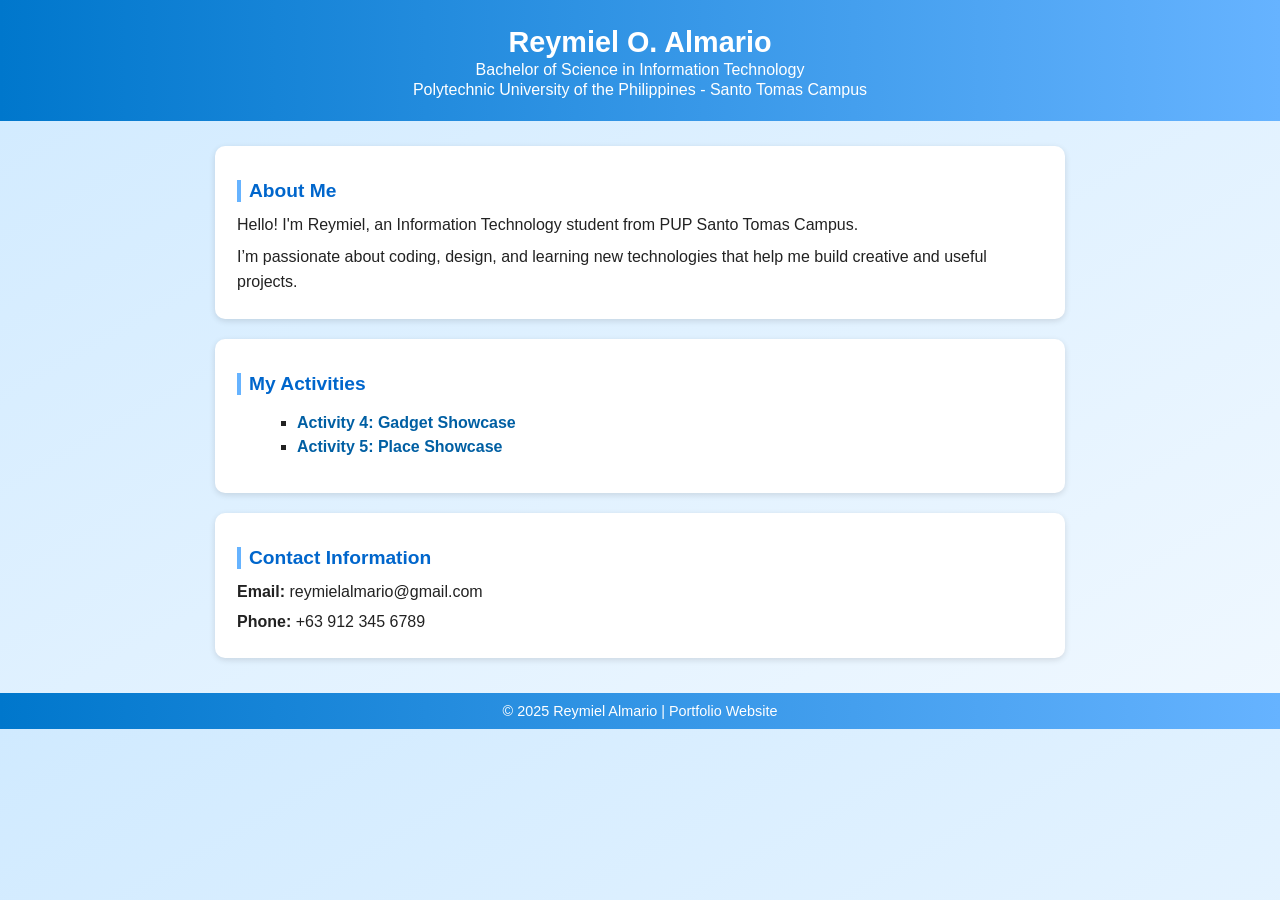
==== index.html @ 84e179ae "Update and add files" ====
<!DOCTYPE html>
<html lang="en">

<head>
    <meta charset="UTF-8">
    <meta name="viewport" content="width=device-width, initial-scale=1.0">
    <title>Reymiel O. Almario | Portfolio</title>
    <link rel="stylesheet" href="style.css">

</head>

<body>

    <header>
        <h1>Reymiel O. Almario</h1>
        <p>Bachelor of Science in Information Technology</p>
        <p>Polytechnic University of the Philippines - Santo Tomas Campus</p>
    </header>

    <section>
        <div class="container info">
            <h2>About Me</h2>
            <p>Hello! I'm Reymiel, an Information Technology student from PUP Santo Tomas Campus.</p>
            <p>I’m passionate about coding, design, and learning new technologies that help me build creative and useful
                projects.</p>
        </div>

        <div class="container projects">
            <h2>My Activities</h2>
            <ul>
                <li><a href="https://almarioreymiel.github.io/activity4/">Activity 4: Gadget Showcase</a></li>
                <li><a href="https://almarioreymiel.github.io/activity5/">Activity 5: Place Showcase</a></li>
            </ul>
        </div>

        <div class="container contact">
            <h2>Contact Information</h2>
            <p><strong>Email:</strong> reymielalmario@gmail.com</p>
            <p><strong>Phone:</strong> +63 912 345 6789</p>
        </div>
    </section>

    <footer>
        © 2025 Reymiel Almario | Portfolio Website
    </footer>

</body>

</html>
---- style.css ----
body {
            font-family: 'Segoe UI', Arial, sans-serif;
            background: linear-gradient(to bottom right, #d0eaff, #f0f8ff);
            color: #222;
            margin: 0;
            padding: 0;
        }

        nav {
            background: #005fa3;
            padding: 12px 0;
            text-align: center;
        }

        nav a {
            color: white;
            margin: 0 15px;
            font-size: 1rem;
            text-decoration: none;
            font-weight: 500;
        }

        nav a:hover {
            text-decoration: underline;
        }

        header {
            background: linear-gradient(to right, #0077cc, #66b3ff);
            color: white;
            text-align: center;
            padding: 20px 10px;
        }

        header h1 {
            margin: 6px 0 2px;
            font-size: 1.8rem;
        }

        header p {
            margin: 2px 0;
            font-size: 1rem;
        }

        section {
            max-width: 850px;
            margin: 25px auto;
            padding: 0 15px;
        }

        h2 {
            color: #0066cc;
            border-left: 4px solid #66b3ff;
            padding-left: 8px;
            margin-bottom: 10px;
            font-size: 1.2rem;
        }

        ul {
            list-style-type: square;
            margin-left: 20px;
            line-height: 1.5;
            font-size: 1rem;
        }

        .container {
            background-color: white;
            border-radius: 10px;
            box-shadow: 0 2px 6px rgba(0, 0, 0, 0.12);
            padding: 18px 22px;
            margin-bottom: 20px;
            transition: 0.3s ease-in-out;
        }

        .container:hover {
            transform: scale(1.01);
        }

        .container p {
            font-size: 1rem;
            line-height: 1.6;
            margin: 6px 0;
        }

        .contact p {
            margin: 5px 0;
            font-size: 1rem;
        }

        footer {
            background: linear-gradient(to right, #0077cc, #66b3ff);
            color: white;
            text-align: center;
            padding: 10px;
            font-size: 0.9rem;
            margin-top: 35px;
        }

        a {
            color: #005fa3;
            text-decoration: none;
            font-weight: bold;
        }

        a:hover {
            text-decoration: underline;
        }

        @media (max-width: 600px) {
            header h1 {
                font-size: 1.5rem;
            }

            nav a {
                display: inline-block;
                margin: 5px 10px;
            }

            .container {
                padding: 12px 15px;
            }
        }
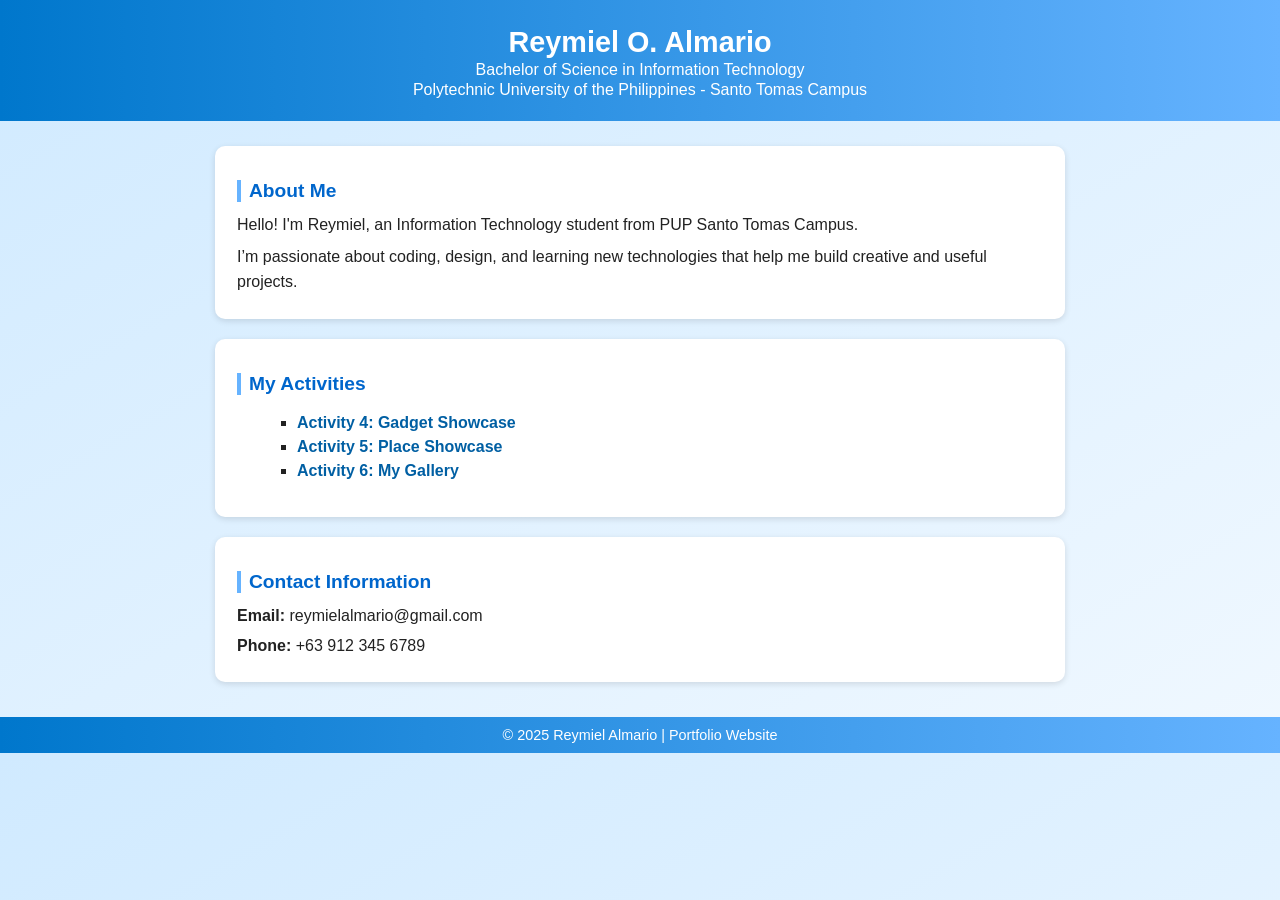
==== commit eacc2dc8: "Update and Add files" ====
--- a/index.html
+++ b/index.html
@@ -30,6 +30,7 @@
             <ul>
                 <li><a href="https://almarioreymiel.github.io/activity4/">Activity 4: Gadget Showcase</a></li>
                 <li><a href="https://almarioreymiel.github.io/activity5/">Activity 5: Place Showcase</a></li>
+                <li><a href="https://almarioreymiel.github.io/activity6/">Activity 6: My Gallery</a></li>
             </ul>
         </div>
 
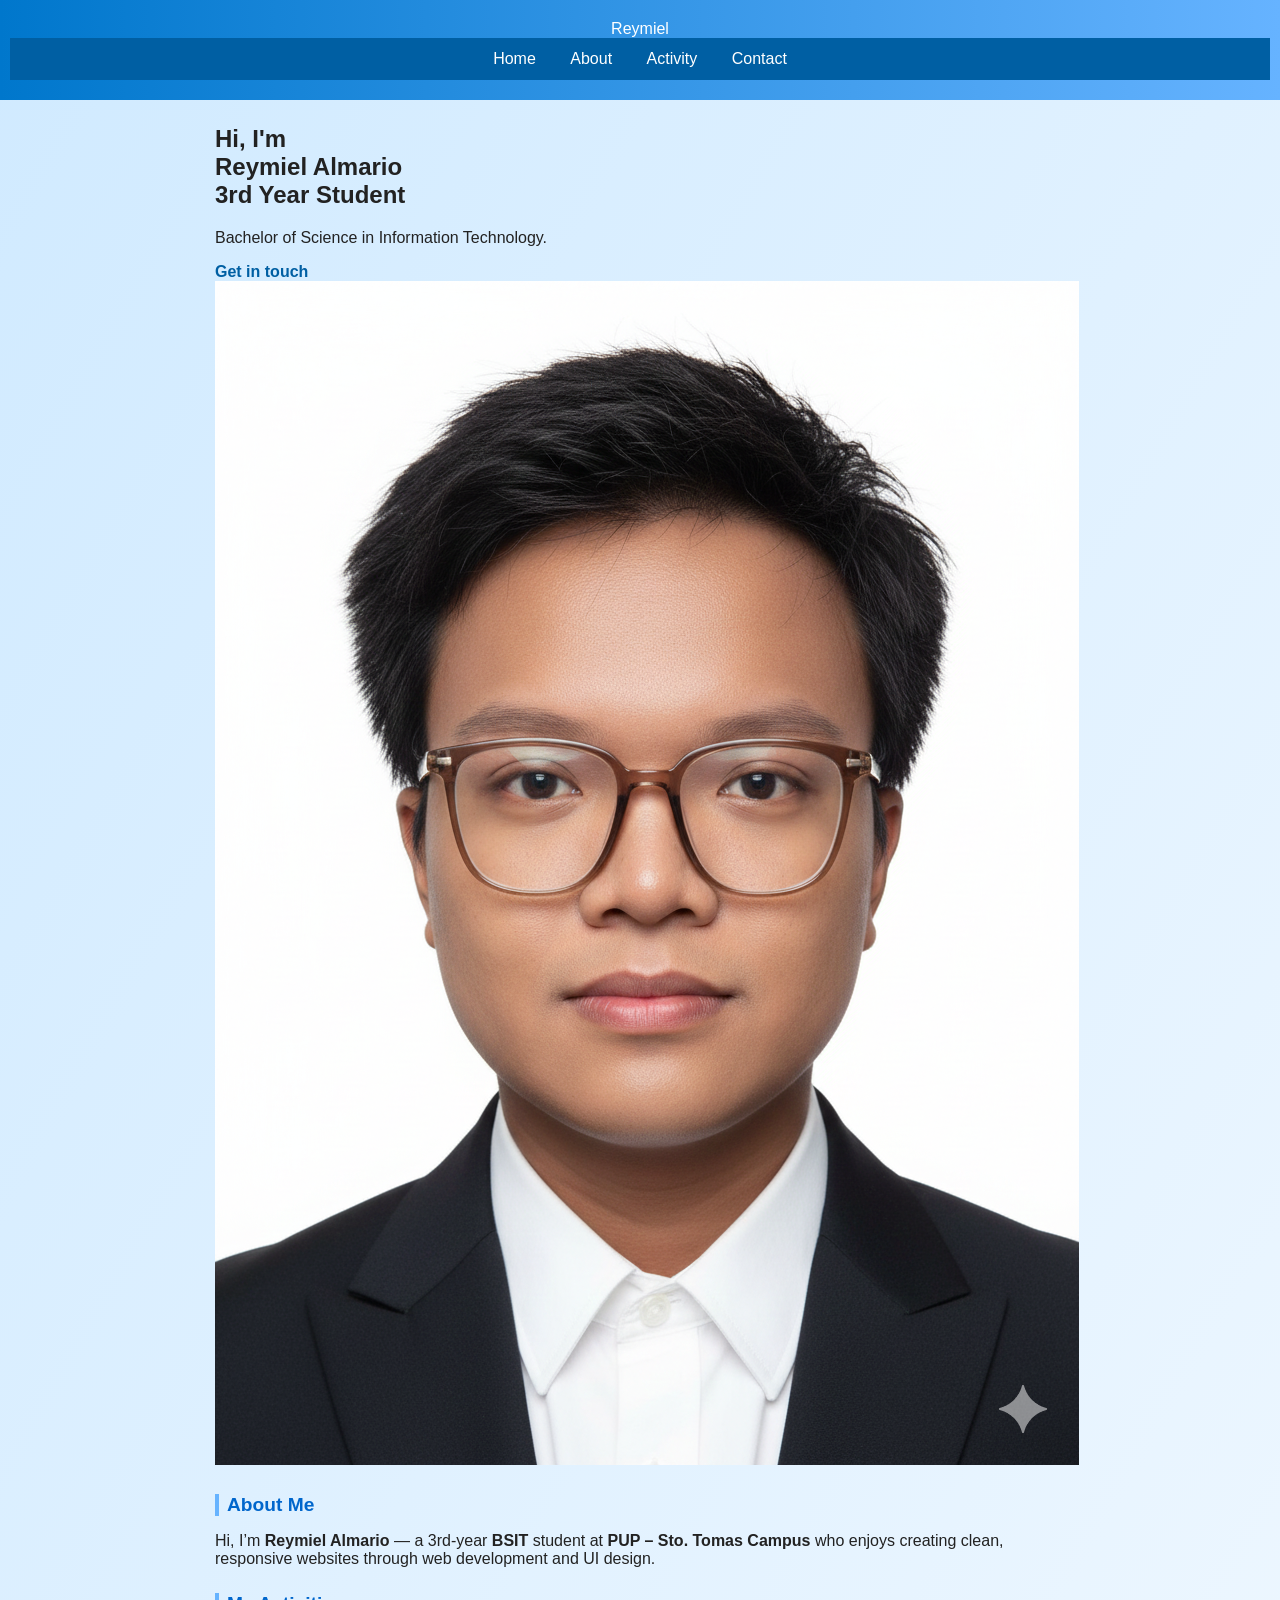
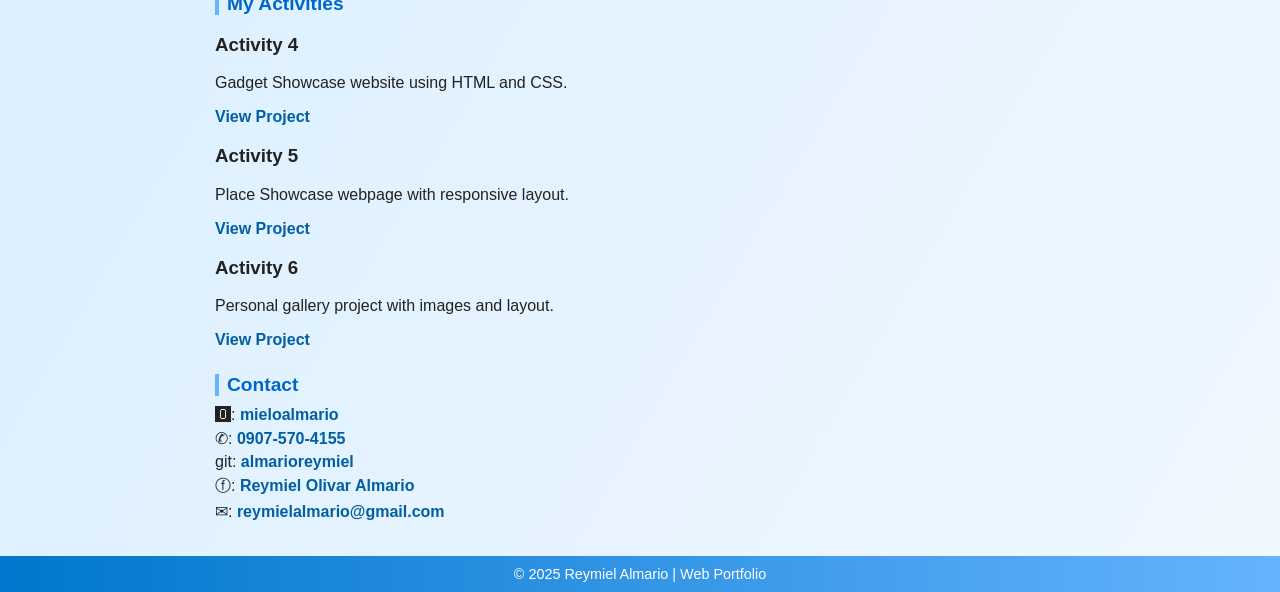
==== commit 43b60e97: "Update portfolio website" ====
--- a/index.html
+++ b/index.html
@@ -2,49 +2,86 @@
 <html lang="en">
 
 <head>
-    <meta charset="UTF-8">
-    <meta name="viewport" content="width=device-width, initial-scale=1.0">
-    <title>Reymiel O. Almario | Portfolio</title>
-    <link rel="stylesheet" href="style.css">
-
+    <meta charset="UTF-8" />
+    <meta name="viewport" content="width=device-width, initial-scale=1.0" />
+    <title>Almario – Portfolio</title>
+    <link href="https://fonts.googleapis.com/css2?family=Poppins:wght@300;400;600;700&display=swap" rel="stylesheet">
+    <link rel="stylesheet" href="style.css" />
 </head>
 
 <body>
 
     <header>
-        <h1>Reymiel O. Almario</h1>
-        <p>Bachelor of Science in Information Technology</p>
-        <p>Polytechnic University of the Philippines - Santo Tomas Campus</p>
+        <div class="logo">Reymiel</div>
+        <nav>
+            <a href="#home">Home</a>
+            <a href="#about">About</a>
+            <a href="#projects">Activity</a>
+            <a href="#contact">Contact</a>
+        </nav>
     </header>
 
-    <section>
-        <div class="container info">
-            <h2>About Me</h2>
-            <p>Hello! I'm Reymiel, an Information Technology student from PUP Santo Tomas Campus.</p>
-            <p>I’m passionate about coding, design, and learning new technologies that help me build creative and useful
-                projects.</p>
+    <section id="home" class="hero">
+        <div class="hero-text">
+            <h1>Hi, I'm <br><span>Reymiel Almario</span><br>3rd Year Student</h1>
+            <p>Bachelor of Science in Information Technology.</p>
+            <a href="#contact" class="btn">Get in touch</a>
         </div>
 
-        <div class="container projects">
-            <h2>My Activities</h2>
-            <ul>
-                <li><a href="https://almarioreymiel.github.io/activity4/">Activity 4: Gadget Showcase</a></li>
-                <li><a href="https://almarioreymiel.github.io/activity5/">Activity 5: Place Showcase</a></li>
-                <li><a href="https://almarioreymiel.github.io/activity6/">Activity 6: My Gallery</a></li>
-            </ul>
-        </div>
-
-        <div class="container contact">
-            <h2>Contact Information</h2>
-            <p><strong>Email:</strong> reymielalmario@gmail.com</p>
-            <p><strong>Phone:</strong> +63 912 345 6789</p>
+        <div class="hero-image">
+            <div class="blob">
+                <img src="profile.png" alt="Profile">
+            </div>
         </div>
     </section>
 
+    <section id="about" class="about">
+        <h2>About Me</h2>
+        <p class="about-text">
+            Hi, I’m <strong>Reymiel Almario</strong> — a 3rd-year <strong>BSIT</strong> student at
+            <strong>PUP – Sto. Tomas Campus</strong> who enjoys creating clean, responsive websites
+            through web development and UI design.
+        </p>
+    </section>
+
+    <section id="projects" class="projects">
+        <h2>My Activities</h2>
+
+        <div class="projects-grid">
+            <div class="project-card">
+                <h3>Activity 4</h3>
+                <p>Gadget Showcase website using HTML and CSS.</p>
+                <a href="https://almarioreymiel.github.io/activity4/" target="_blank">View Project</a>
+            </div>
+
+            <div class="project-card">
+                <h3>Activity 5</h3>
+                <p>Place Showcase webpage with responsive layout.</p>
+                <a href="https://almarioreymiel.github.io/activity5/" target="_blank">View Project</a>
+            </div>
+
+            <div class="project-card">
+                <h3>Activity 6</h3>
+                <p>Personal gallery project with images and layout.</p>
+                <a href="https://almarioreymiel.github.io/activity6/" target="_blank">View Project</a>
+            </div>
+        </div>
+    </section>
+
+    <section id="contact" class="contact">
+        <h2>Contact</h2>
+        <p>🅾: <a href="https://www.instagram.com/mieloalmario/">mieloalmario</a></p>
+        <p>✆: <a>0907-570-4155</a></p>
+        <p>git: <a href="https://github.com/almarioreymiel">almarioreymiel</a></p>
+        <p>ⓕ: <a href="https://www.facebook.com/weymiel">Reymiel Olivar Almario</a></p>
+        <p>✉: <a>reymielalmario@gmail.com</a></p>
+
+
+    </section>
+
     <footer>
-        © 2025 Reymiel Almario | Portfolio Website
+        © 2025 Reymiel Almario | Web Portfolio
     </footer>
-
 </body>
 
 </html>
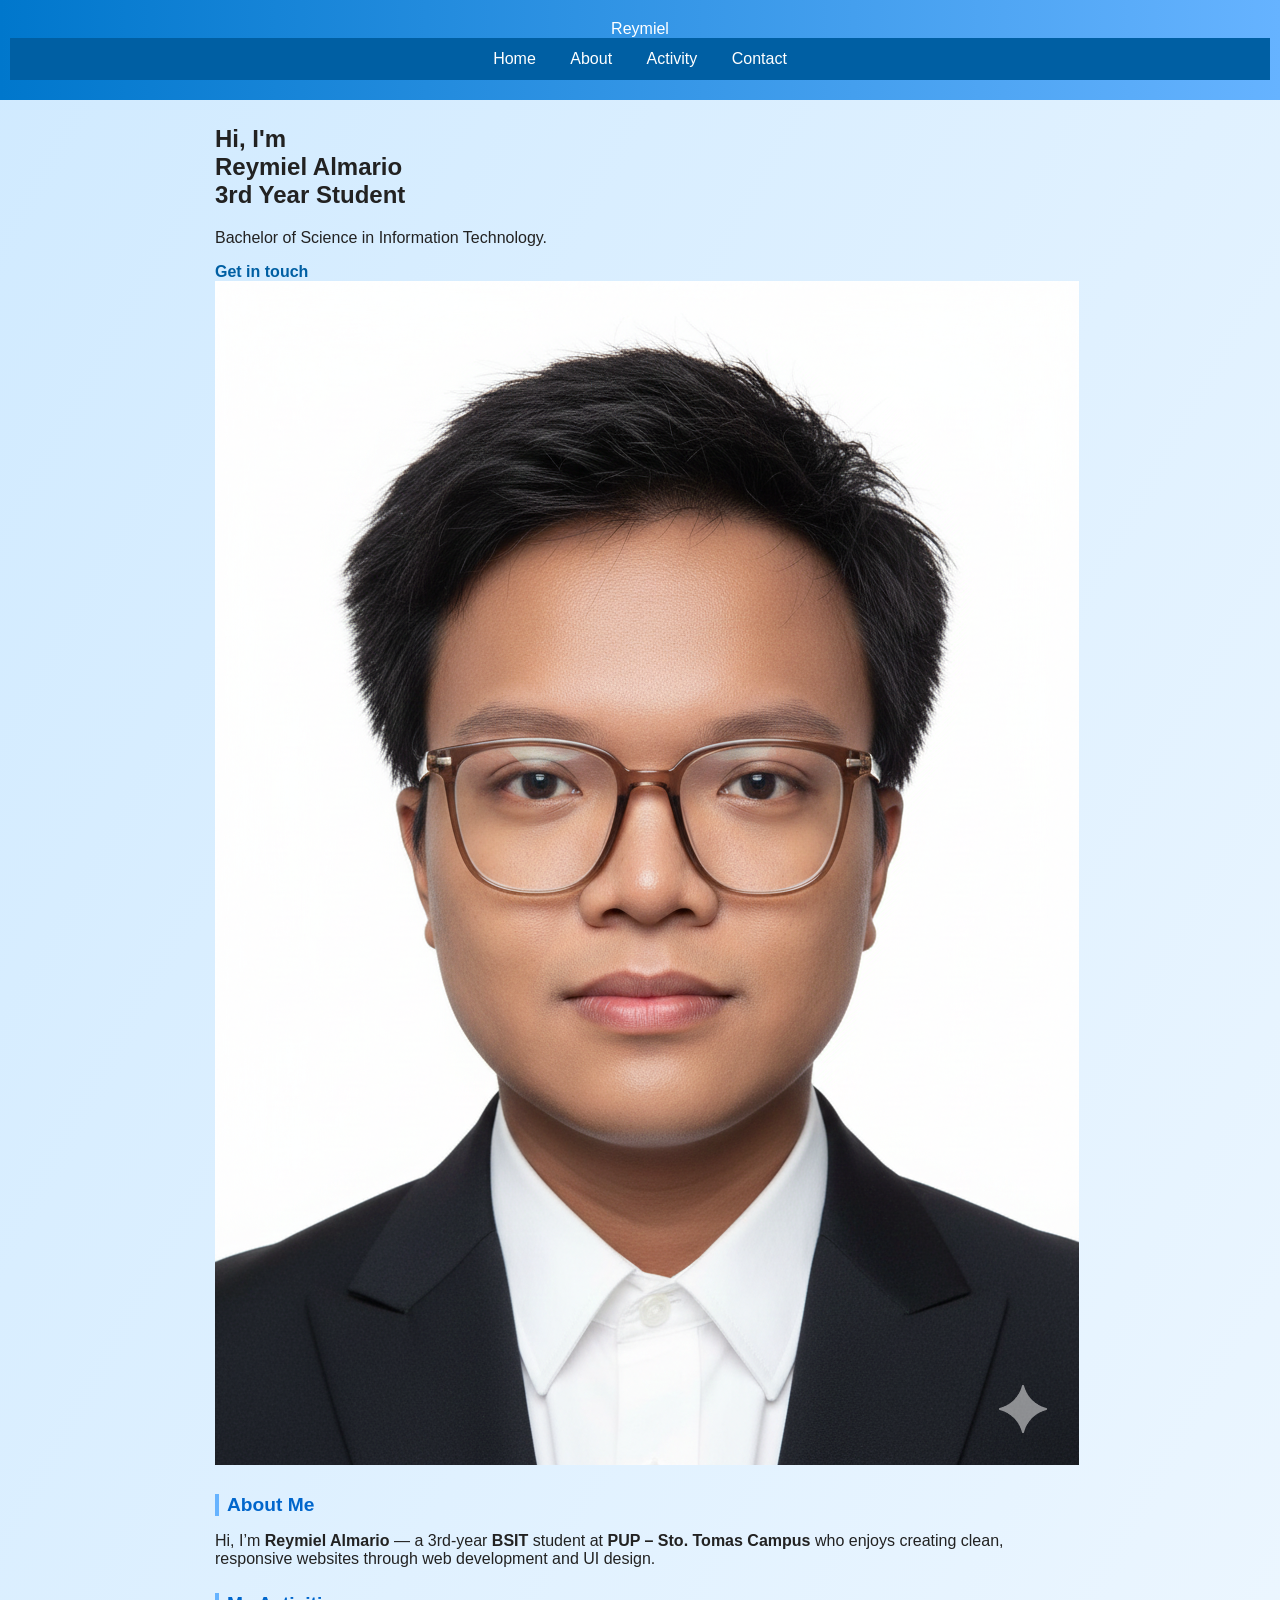
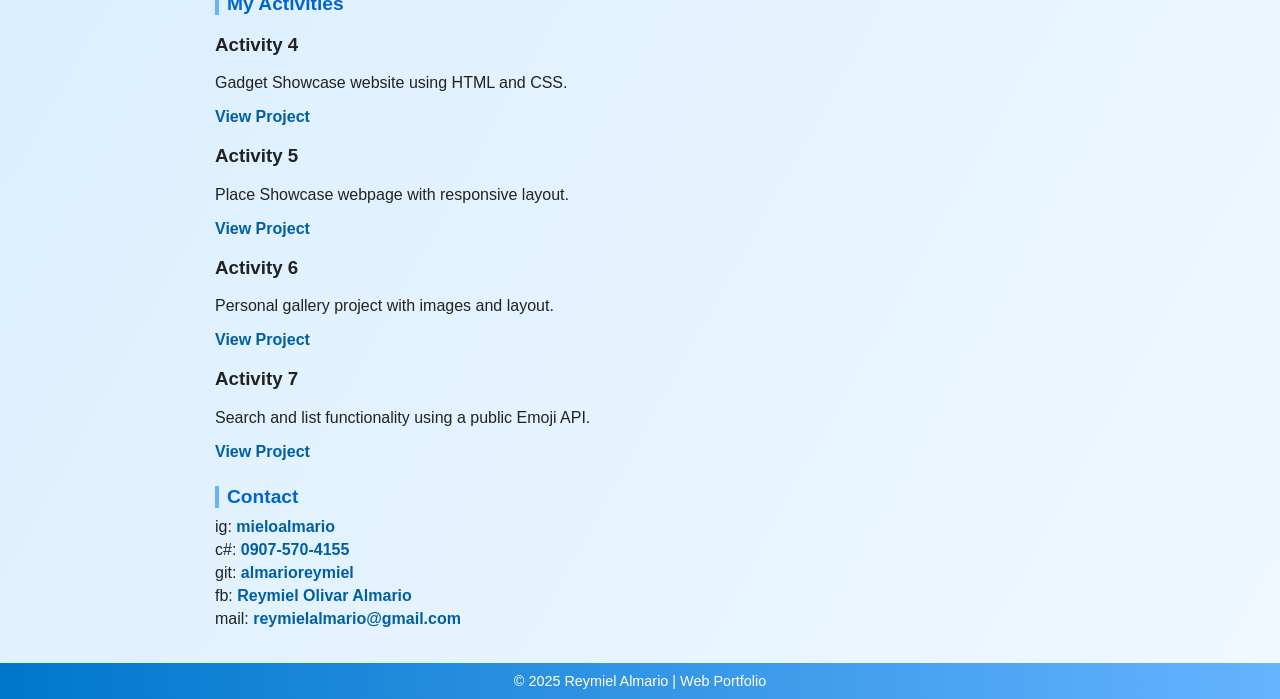
==== commit fa52c9c9: "Update portfolio" ====
--- a/index.html
+++ b/index.html
@@ -65,17 +65,22 @@
                 <p>Personal gallery project with images and layout.</p>
                 <a href="https://almarioreymiel.github.io/activity6/" target="_blank">View Project</a>
             </div>
+
+            <div class="project-card">
+                <h3>Activity 7</h3>
+                <p>Search and list functionality using a public Emoji API.</p>
+                <a href="https://almarioreymiel.github.io/activity7/" target="_blank">View Project</a>
+            </div>
         </div>
     </section>
 
     <section id="contact" class="contact">
         <h2>Contact</h2>
-        <p>🅾: <a href="https://www.instagram.com/mieloalmario/">mieloalmario</a></p>
-        <p>✆: <a>0907-570-4155</a></p>
+        <p>ig: <a href="https://www.instagram.com/mieloalmario/">mieloalmario</a></p>
+        <p>c#: <a>0907-570-4155</a></p>
         <p>git: <a href="https://github.com/almarioreymiel">almarioreymiel</a></p>
-        <p>ⓕ: <a href="https://www.facebook.com/weymiel">Reymiel Olivar Almario</a></p>
-        <p>✉: <a>reymielalmario@gmail.com</a></p>
-
+        <p>fb: <a href="https://www.facebook.com/weymiel">Reymiel Olivar Almario</a></p>
+        <p>mail: <a>reymielalmario@gmail.com</a></p>
 
     </section>
 
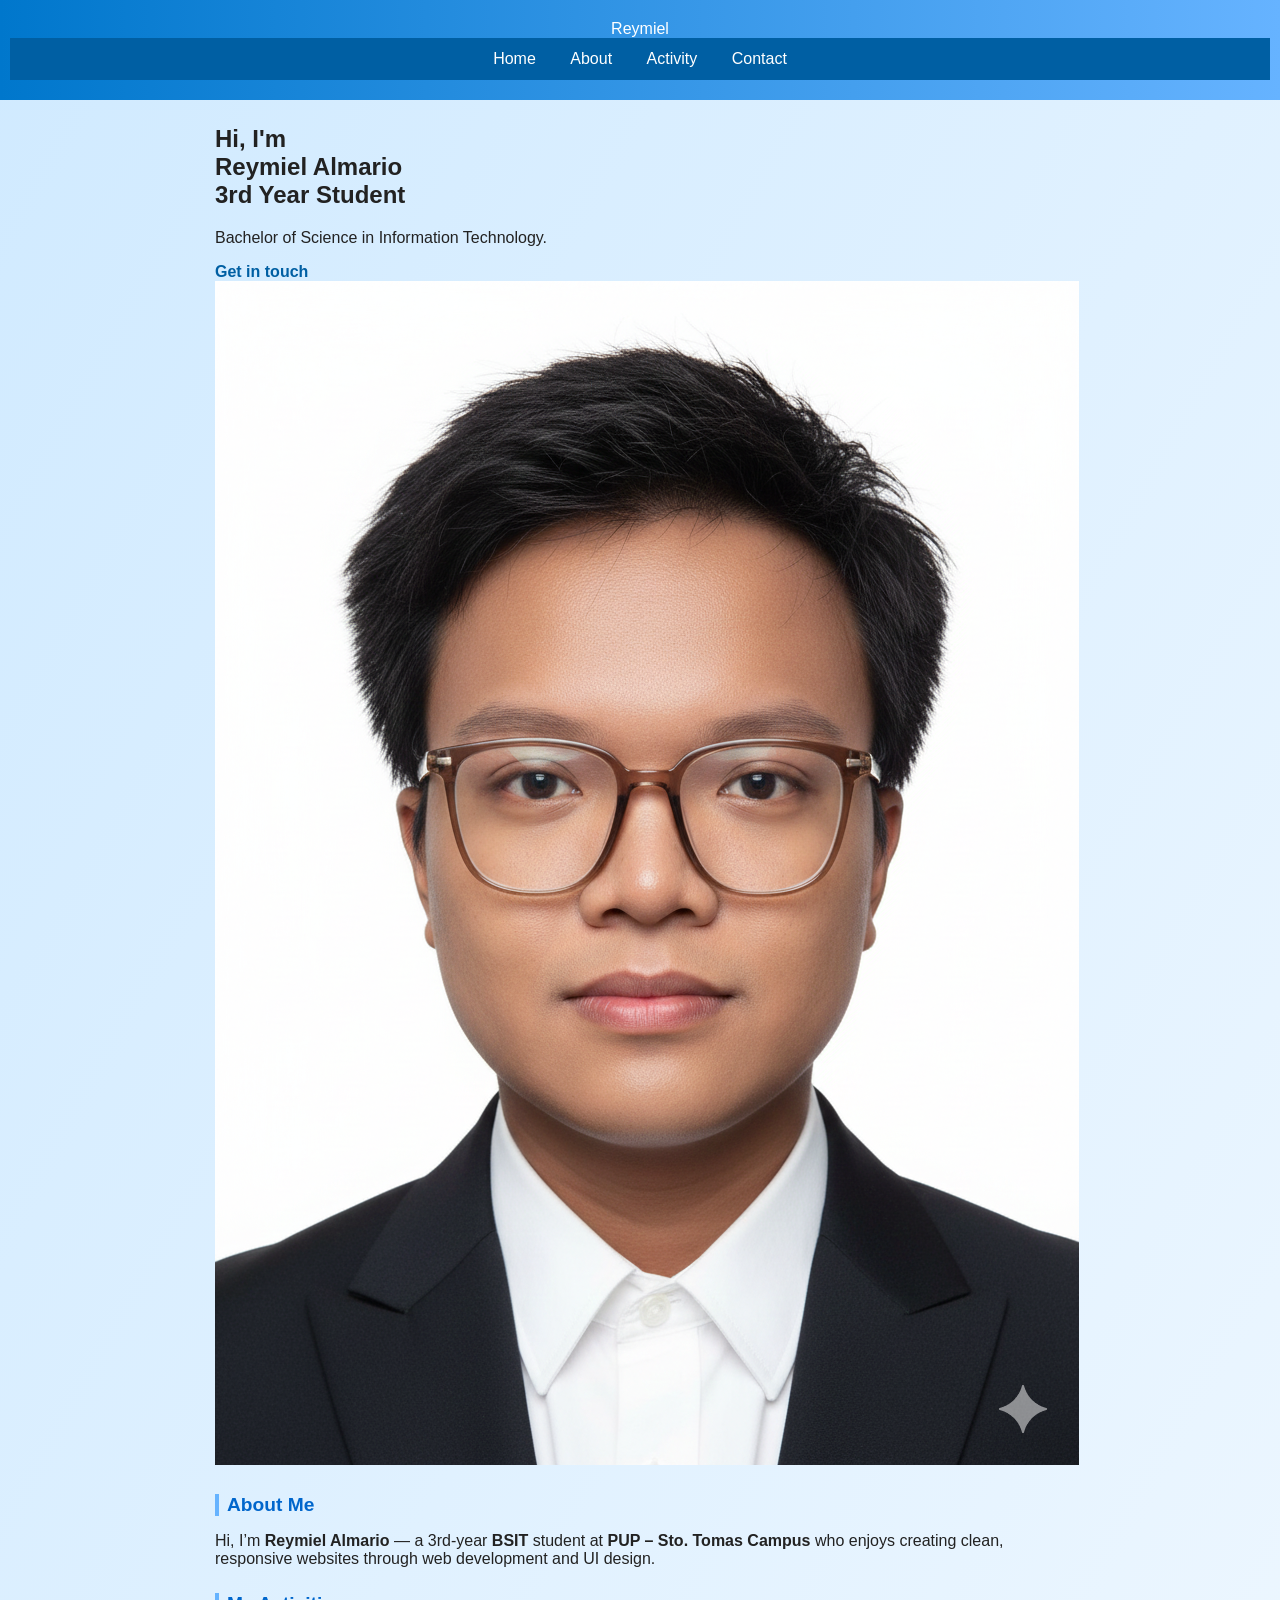
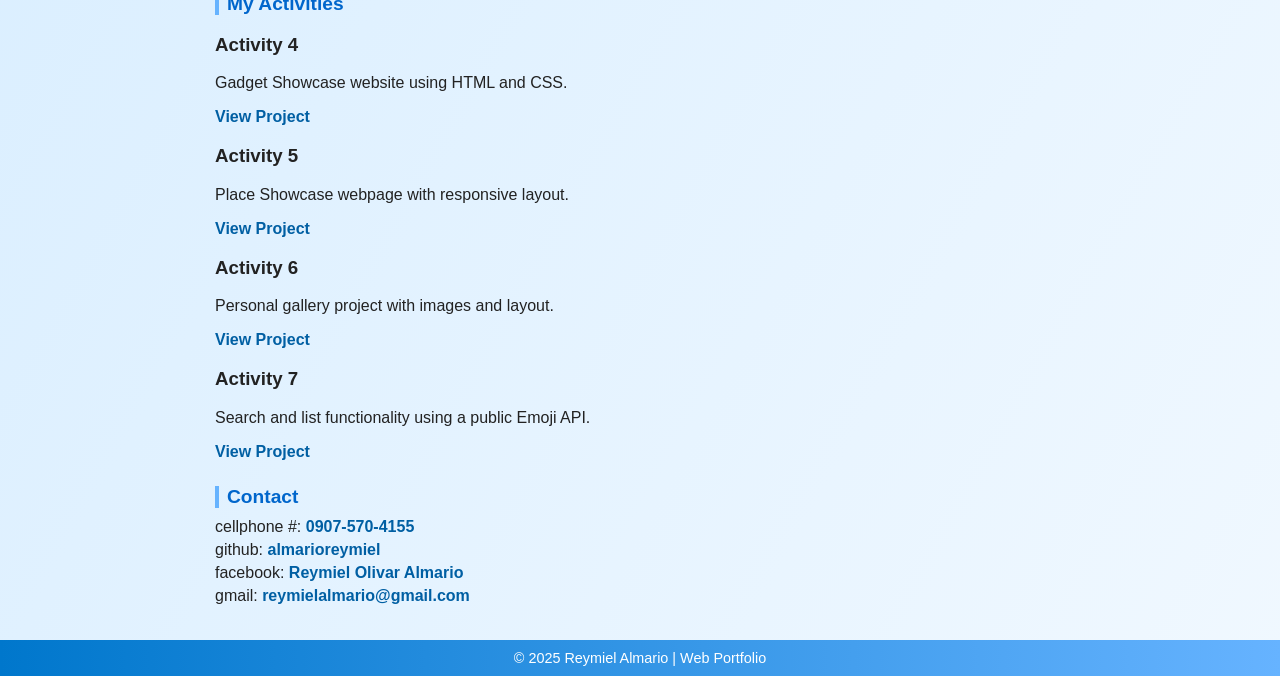
==== commit 0cd7ebef: "Update portfolio projects" ====
--- a/index.html
+++ b/index.html
@@ -76,11 +76,10 @@
 
     <section id="contact" class="contact">
         <h2>Contact</h2>
-        <p>ig: <a href="https://www.instagram.com/mieloalmario/">mieloalmario</a></p>
-        <p>c#: <a>0907-570-4155</a></p>
-        <p>git: <a href="https://github.com/almarioreymiel">almarioreymiel</a></p>
-        <p>fb: <a href="https://www.facebook.com/weymiel">Reymiel Olivar Almario</a></p>
-        <p>mail: <a>reymielalmario@gmail.com</a></p>
+        <p>cellphone #: <a>0907-570-4155</a></p>
+        <p>github: <a href="https://github.com/almarioreymiel">almarioreymiel</a></p>
+        <p>facebook: <a href="https://www.facebook.com/weymiel">Reymiel Olivar Almario</a></p>
+        <p>gmail: <a>reymielalmario@gmail.com</a></p>
 
     </section>
 
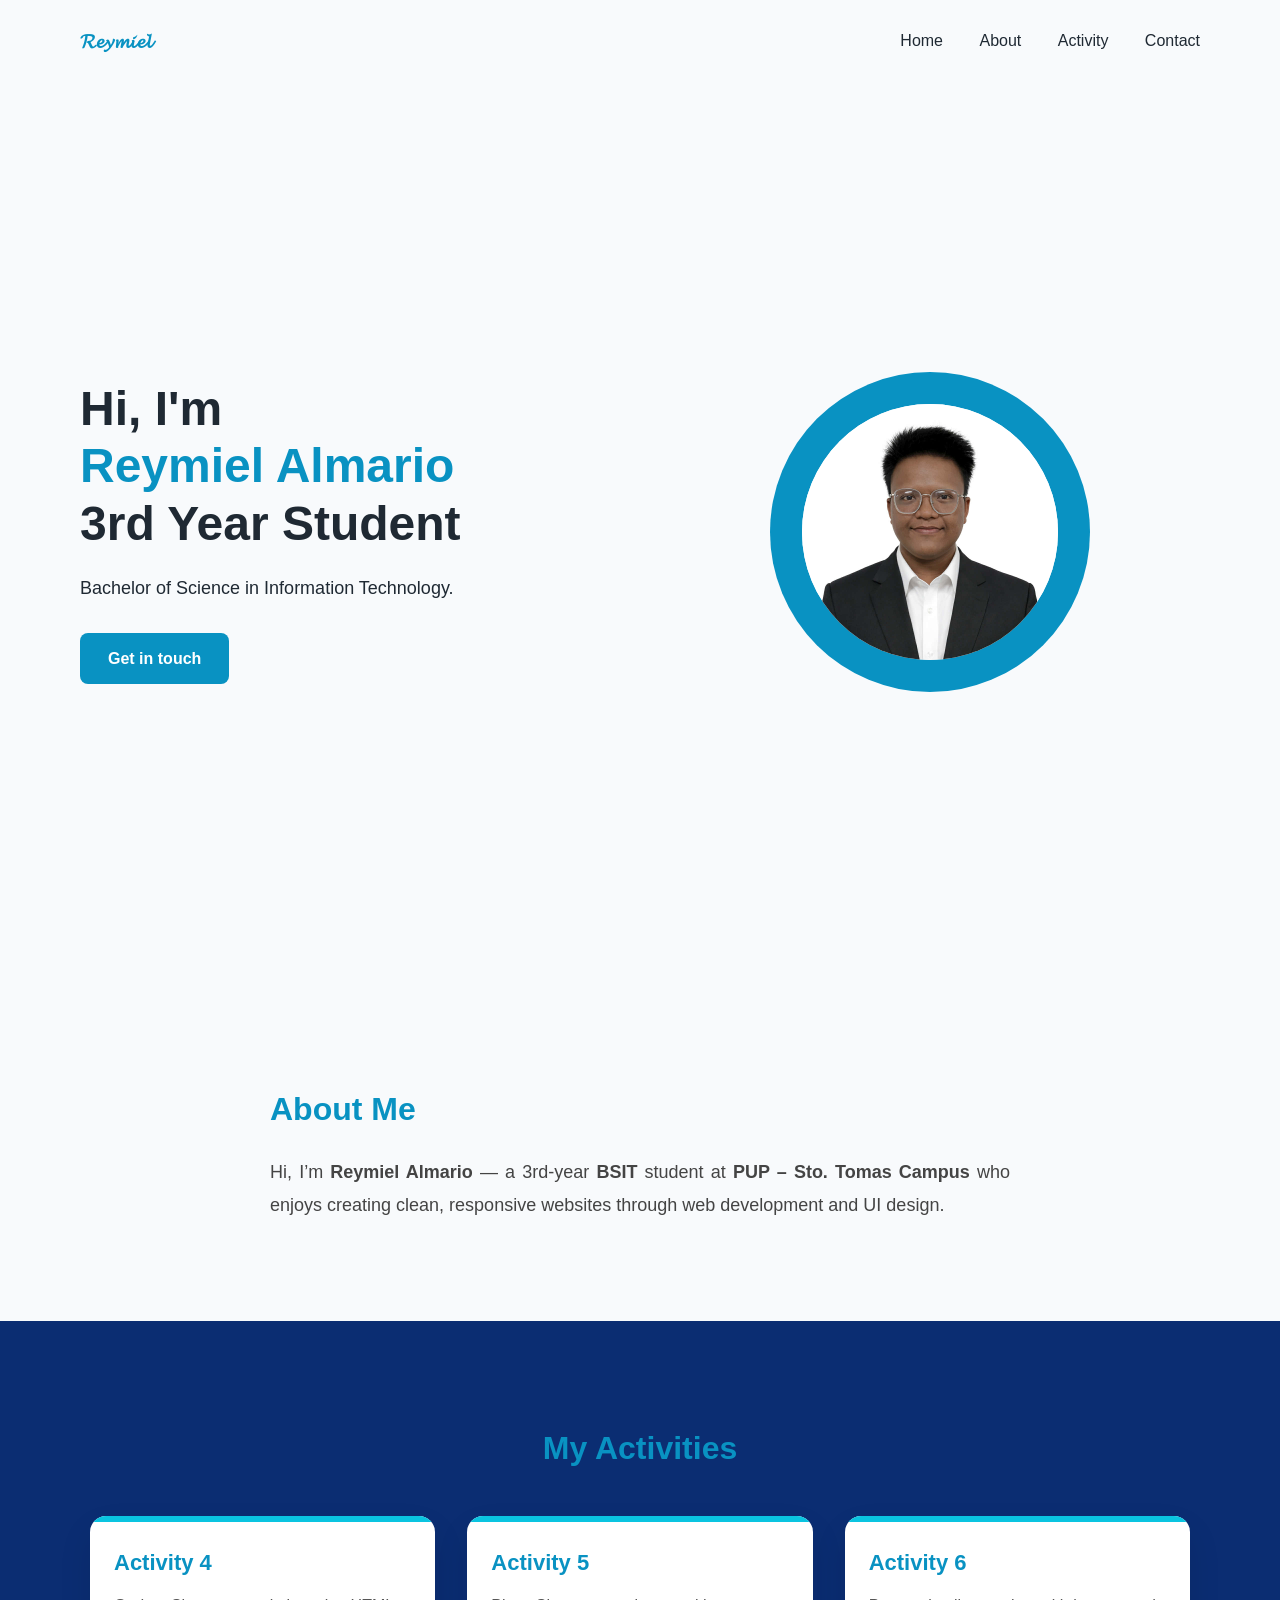
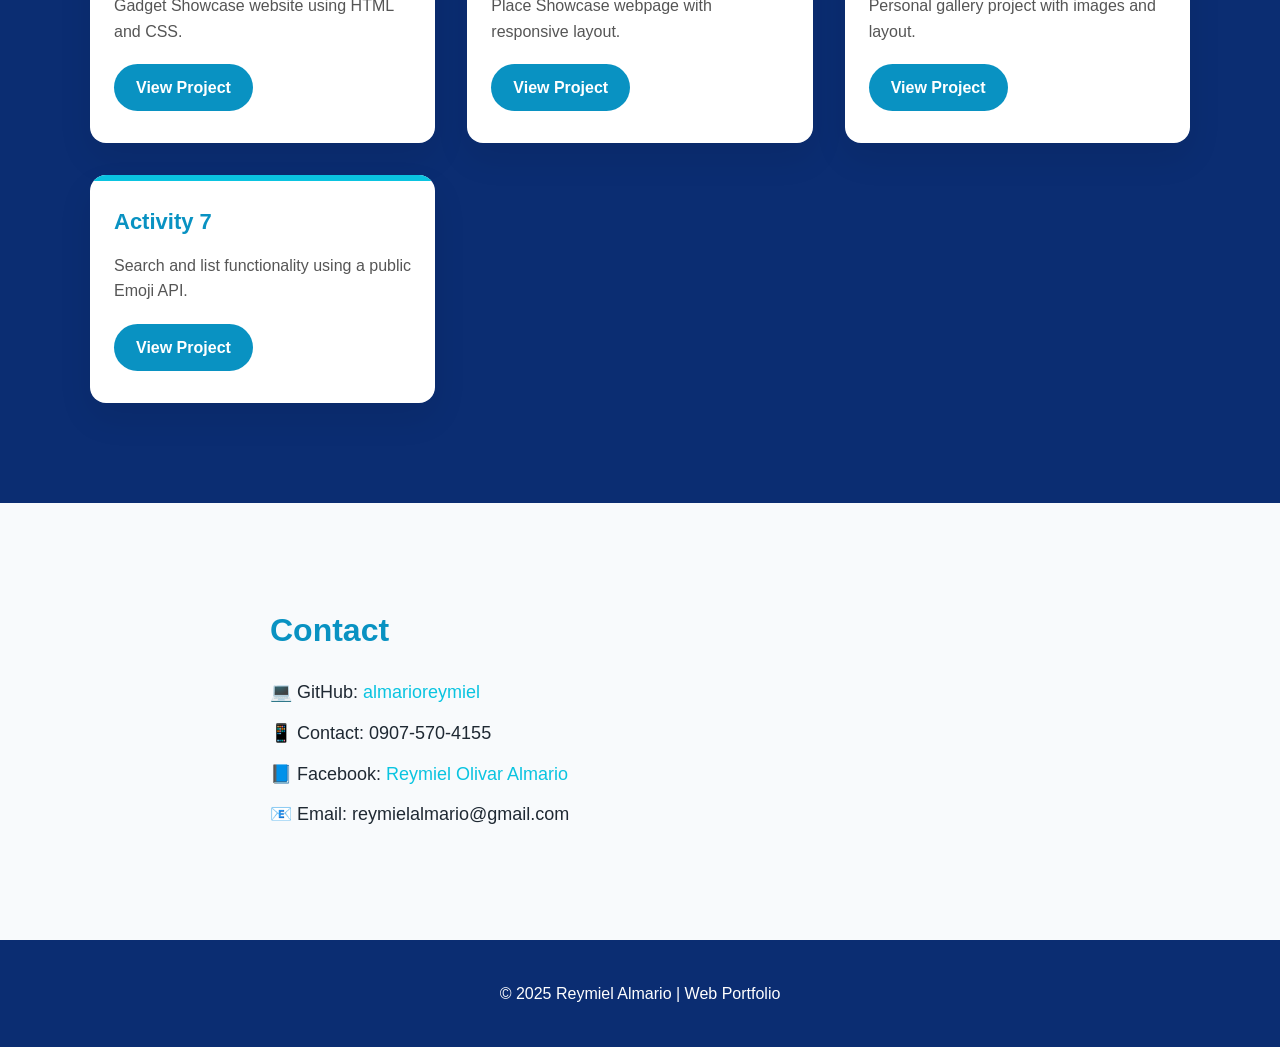
==== commit 42528a34: "Updated files" ====
--- a/index.html
+++ b/index.html
@@ -12,7 +12,7 @@
 <body>
 
     <header>
-        <div class="logo">Reymiel</div>
+        <div class="logo">𝓡𝓮𝔂𝓶𝓲𝓮𝓵</div>
         <nav>
             <a href="#home">Home</a>
             <a href="#about">About</a>
@@ -76,10 +76,10 @@
 
     <section id="contact" class="contact">
         <h2>Contact</h2>
-        <p>cellphone #: <a>0907-570-4155</a></p>
-        <p>github: <a href="https://github.com/almarioreymiel">almarioreymiel</a></p>
-        <p>facebook: <a href="https://www.facebook.com/weymiel">Reymiel Olivar Almario</a></p>
-        <p>gmail: <a>reymielalmario@gmail.com</a></p>
+        <p>💻 GitHub: <a href="https://github.com/almarioreymiel">almarioreymiel</a></p>
+        <p>📱 Contact: 0907-570-4155</p>
+        <p>📘 Facebook: <a href="https://www.facebook.com/mieloalmario">Reymiel Olivar Almario</a></p>
+        <p>📧 Email: reymielalmario@gmail.com</p>
 
     </section>
 
--- a/style.css
+++ b/style.css
@@ -1,121 +1,253 @@
-        body {
-            font-family: 'Segoe UI', Arial, sans-serif;
-            background: linear-gradient(to bottom right, #d0eaff, #f0f8ff);
-            color: #222;
-            margin: 0;
-            padding: 0;
-        }
-
-        nav {
-            background: #005fa3;
-            padding: 12px 0;
-            text-align: center;
-        }
-
-        nav a {
-            color: white;
-            margin: 0 15px;
-            font-size: 1rem;
-            text-decoration: none;
-            font-weight: 500;
-        }
-
-        nav a:hover {
-            text-decoration: underline;
-        }
-
-        header {
-            background: linear-gradient(to right, #0077cc, #66b3ff);
-            color: white;
-            text-align: center;
-            padding: 20px 10px;
-        }
-
-        header h1 {
-            margin: 6px 0 2px;
-            font-size: 1.8rem;
-        }
-
-        header p {
-            margin: 2px 0;
-            font-size: 1rem;
-        }
-
-        section {
-            max-width: 850px;
-            margin: 25px auto;
-            padding: 0 15px;
-        }
-
-        h2 {
-            color: #0066cc;
-            border-left: 4px solid #66b3ff;
-            padding-left: 8px;
-            margin-bottom: 10px;
-            font-size: 1.2rem;
-        }
-
-        ul {
-            list-style-type: square;
-            margin-left: 20px;
-            line-height: 1.5;
-            font-size: 1rem;
-        }
-
-        .container {
-            background-color: white;
-            border-radius: 10px;
-            box-shadow: 0 2px 6px rgba(0, 0, 0, 0.12);
-            padding: 18px 22px;
-            margin-bottom: 20px;
-            transition: 0.3s ease-in-out;
-        }
-
-        .container:hover {
-            transform: scale(1.01);
-        }
-
-        .container p {
-            font-size: 1rem;
-            line-height: 1.6;
-            margin: 6px 0;
-        }
-
-        .contact p {
-            margin: 5px 0;
-            font-size: 1rem;
-        }
-
-        footer {
-            background: linear-gradient(to right, #0077cc, #66b3ff);
-            color: white;
-            text-align: center;
-            padding: 10px;
-            font-size: 0.9rem;
-            margin-top: 35px;
-        }
-
-        a {
-            color: #005fa3;
-            text-decoration: none;
-            font-weight: bold;
-        }
-
-        a:hover {
-            text-decoration: underline;
-        }
-
-        @media (max-width: 600px) {
-            header h1 {
-                font-size: 1.5rem;
-            }
-
-            nav a {
-                display: inline-block;
-                margin: 5px 10px;
-            }
-
-            .container {
-                padding: 12px 15px;
-            }
-        }+* {
+  margin: 0;
+  padding: 0;
+  box-sizing: border-box;
+  font-family: 'Poppins', sans-serif;
+}
+
+:root {
+  --deep-navy: #0B2D72;   /* primary color */
+  --bright-cyan: #0992C2; /* secondary / highlights */
+  --electric-teal: #0AC4E0; /* hover / accent */
+}
+
+html {
+  scroll-behavior: smooth;
+}
+
+body {
+  background: #F8FAFC;
+  color: #1f2933;
+  line-height: 1.7;
+}
+
+header {
+  display: flex;
+  justify-content: space-between;
+  align-items: center;
+  padding: 24px 80px;
+}
+
+.logo {
+  font-weight: 700;
+  font-size: 20px;
+  color: var(--bright-cyan);
+}
+
+nav a {
+  margin-left: 32px;
+  text-decoration: none;
+  color: #1f2933;
+  font-weight: 500;
+}
+
+nav a:hover {
+  color: var(--bright-cyan);
+}
+
+.hero {
+  min-height: 100vh;
+  display: grid;
+  grid-template-columns: 1fr 1fr;
+  align-items: center;
+  padding: 80px;
+  gap: 40px;
+}
+
+.hero-text {
+  text-align: justify;
+}
+
+.hero-text h1 {
+  font-size: 48px;
+  line-height: 1.2;
+  margin-bottom: 20px;
+}
+
+.hero-text h1 span {
+  color: var(--bright-cyan);
+}
+
+.hero-text p {
+  font-size: 18px;
+  margin-bottom: 30px;
+}
+
+.btn {
+  display: inline-block;
+  background: var(--bright-cyan);
+  color: #fff;
+  padding: 12px 28px;
+  border-radius: 8px;
+  text-decoration: none;
+  font-weight: 600;
+}
+
+.btn:hover {
+  background: var(--electric-teal);
+}
+
+.hero-image {
+  display: flex;
+  justify-content: center;
+  align-items: center;
+}
+
+.blob {
+  width: 320px;
+  aspect-ratio: 1 / 1;
+  border-radius: 50%;
+  background: var(--bright-cyan);
+  display: flex;
+  justify-content: center;
+  align-items: center;
+}
+
+.blob img {
+  width: 80%;
+  aspect-ratio: 1 / 1;
+  object-fit: contain;
+  border-radius: 50%;
+  background: #ffffff;
+}
+
+.about {
+  padding: 100px 80px;
+  max-width: 900px;
+  margin: auto;
+  text-align: justify;
+}
+
+.about h2 {
+  font-size: 32px;
+  margin-bottom: 20px;
+  color: var(--bright-cyan);
+}
+
+.about-text {
+  font-size: 18px;
+  line-height: 1.8;
+  color: #444;
+}
+
+.projects {
+  padding: 100px 80px;
+  background: var(--deep-navy);
+}
+
+.projects h2 {
+  font-size: 32px;
+  margin-bottom: 40px;
+  text-align: center;
+  color: var(--bright-cyan);
+}
+
+.projects-grid {
+  display: grid;
+  grid-template-columns: repeat(auto-fit, minmax(260px, 1fr));
+  gap: 32px;
+  max-width: 1100px;
+  margin: auto;
+}
+
+.project-card {
+  background: #ffffff;
+  padding: 28px 24px 32px;
+  border-radius: 16px;
+  box-shadow: 0 15px 35px rgba(0, 0, 0, 0.08);
+  transition: transform 0.3s ease, box-shadow 0.3s ease;
+  position: relative;
+  overflow: hidden;
+}
+
+.project-card::before {
+  content: "";
+  position: absolute;
+  top: 0;
+  left: 0;
+  width: 100%;
+  height: 6px;
+  background: var(--electric-teal);
+}
+
+.project-card:hover {
+  transform: translateY(-10px);
+  box-shadow: 0 25px 50px rgba(0, 0, 0, 0.12);
+}
+
+.project-card h3 {
+  font-size: 22px;
+  margin-bottom: 12px;
+  color: var(--bright-cyan);
+}
+
+.project-card p {
+  font-size: 16px;
+  line-height: 1.6;
+  margin-bottom: 20px;
+  color: #555;
+}
+
+.project-card a {
+  display: inline-block;
+  padding: 10px 22px;
+  background: var(--bright-cyan);
+  color: #fff;
+  text-decoration: none;
+  font-weight: 600;
+  border-radius: 999px;
+}
+
+.project-card a:hover {
+  background: var(--electric-teal);
+}
+
+.contact {
+  padding: 100px 80px;
+  max-width: 900px;
+  margin: auto;
+  text-align: justify;
+}
+
+.contact h2 {
+  font-size: 32px;
+  margin-bottom: 20px;
+  color: var(--bright-cyan);
+}
+
+.contact p {
+  font-size: 18px;
+  margin-bottom: 10px;
+}
+
+.contact a {
+  color: var(--electric-teal);
+  text-decoration: none;
+}
+
+.contact a:hover {
+  text-decoration: underline;
+}
+
+footer {
+  background: var(--deep-navy);
+  padding: 40px 80px;
+  text-align: center;
+  color: #fff;
+}
+
+@media (max-width: 900px) {
+  header {
+    padding: 24px 40px;
+  }
+
+  .hero {
+    grid-template-columns: 1fr;
+    text-align: center;
+  }
+
+  .about,
+  .contact {
+    padding: 80px 32px;
+  }
+}
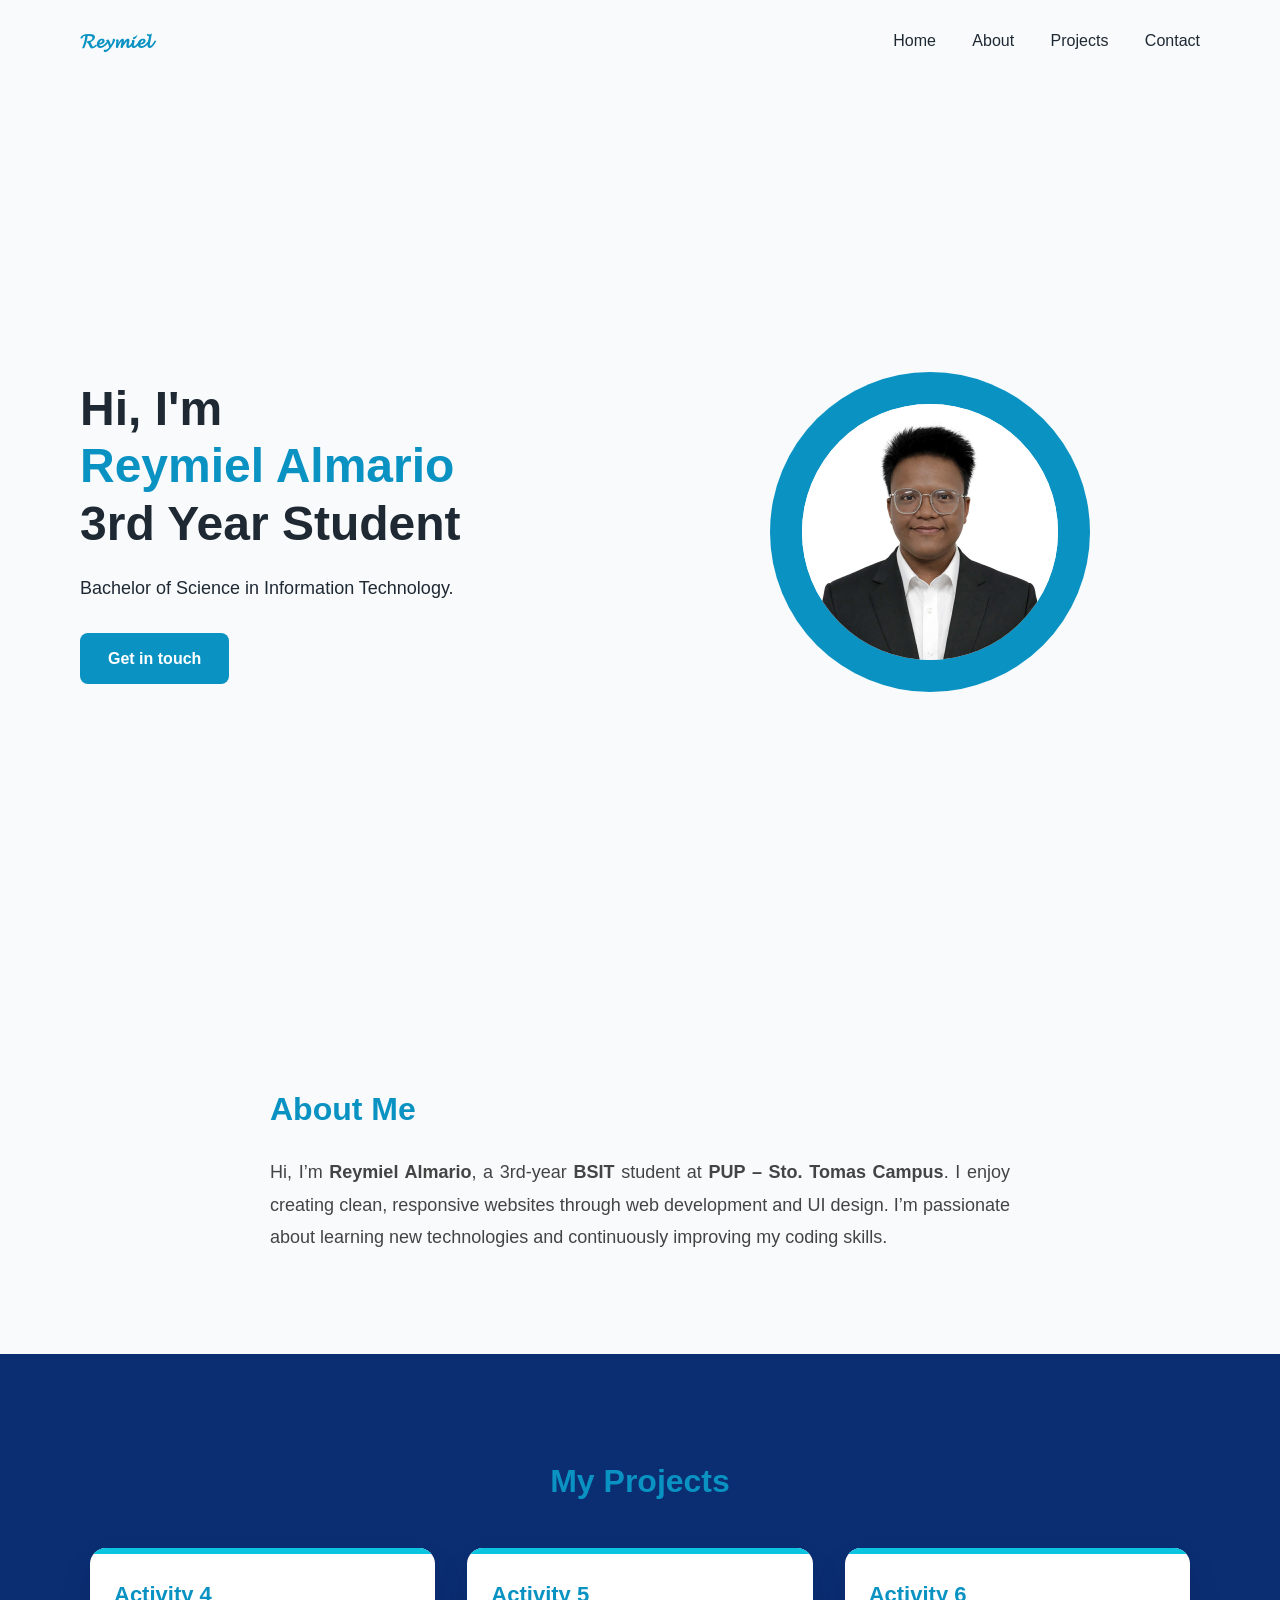
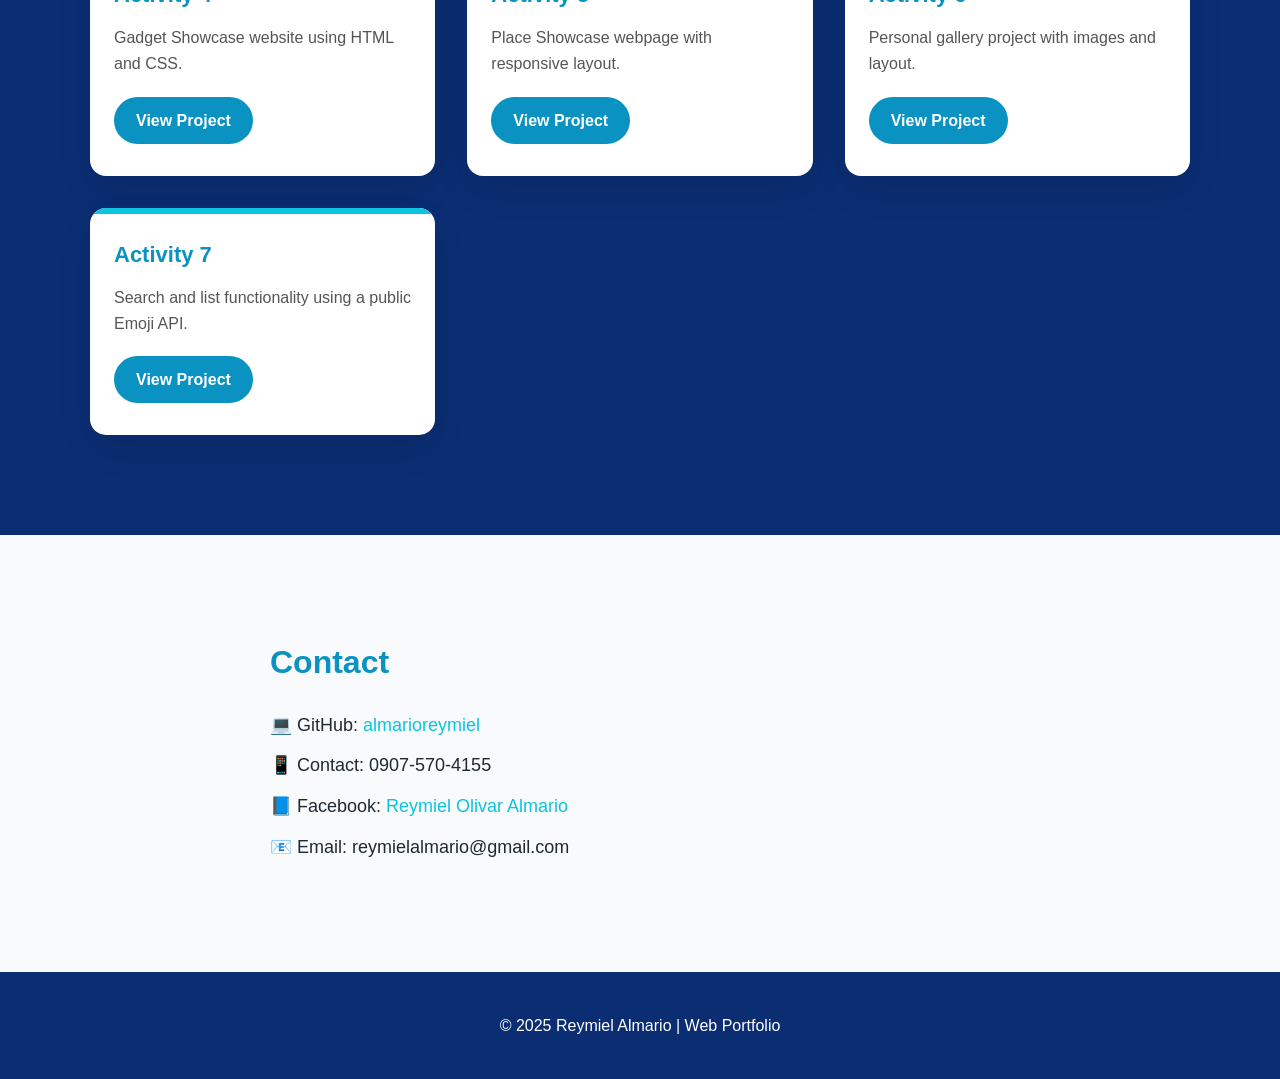
==== commit 7ea288ad: "Updated files" ====
--- a/index.html
+++ b/index.html
@@ -16,7 +16,7 @@
         <nav>
             <a href="#home">Home</a>
             <a href="#about">About</a>
-            <a href="#projects">Activity</a>
+            <a href="#projects">Projects</a>
             <a href="#contact">Contact</a>
         </nav>
     </header>
@@ -30,7 +30,7 @@
 
         <div class="hero-image">
             <div class="blob">
-                <img src="profile.png" alt="Profile">
+                <img src="profile.png" alt="Reymiel Almario Profile Picture">
             </div>
         </div>
     </section>
@@ -38,38 +38,43 @@
     <section id="about" class="about">
         <h2>About Me</h2>
         <p class="about-text">
-            Hi, I’m <strong>Reymiel Almario</strong> — a 3rd-year <strong>BSIT</strong> student at
-            <strong>PUP – Sto. Tomas Campus</strong> who enjoys creating clean, responsive websites
-            through web development and UI design.
+            Hi, I’m <strong>Reymiel Almario</strong>, a 3rd-year <strong>BSIT</strong> student at
+            <strong>PUP – Sto. Tomas Campus</strong>. I enjoy creating clean, responsive websites
+            through web development and UI design. I’m passionate about learning new technologies
+            and continuously improving my coding skills.
         </p>
     </section>
 
     <section id="projects" class="projects">
-        <h2>My Activities</h2>
+        <h2>My Projects</h2>
 
         <div class="projects-grid">
             <div class="project-card">
                 <h3>Activity 4</h3>
                 <p>Gadget Showcase website using HTML and CSS.</p>
-                <a href="https://almarioreymiel.github.io/activity4/" target="_blank">View Project</a>
+                <a href="https://almarioreymiel.github.io/activity4/" target="_blank" rel="noopener noreferrer">View
+                    Project</a>
             </div>
 
             <div class="project-card">
                 <h3>Activity 5</h3>
                 <p>Place Showcase webpage with responsive layout.</p>
-                <a href="https://almarioreymiel.github.io/activity5/" target="_blank">View Project</a>
+                <a href="https://almarioreymiel.github.io/activity5/" target="_blank" rel="noopener noreferrer">View
+                    Project</a>
             </div>
 
             <div class="project-card">
                 <h3>Activity 6</h3>
                 <p>Personal gallery project with images and layout.</p>
-                <a href="https://almarioreymiel.github.io/activity6/" target="_blank">View Project</a>
+                <a href="https://almarioreymiel.github.io/activity6/" target="_blank" rel="noopener noreferrer">View
+                    Project</a>
             </div>
 
             <div class="project-card">
                 <h3>Activity 7</h3>
                 <p>Search and list functionality using a public Emoji API.</p>
-                <a href="https://almarioreymiel.github.io/activity7/" target="_blank">View Project</a>
+                <a href="https://almarioreymiel.github.io/activity7/" target="_blank" rel="noopener noreferrer">View
+                    Project</a>
             </div>
         </div>
     </section>
@@ -80,12 +85,12 @@
         <p>📱 Contact: 0907-570-4155</p>
         <p>📘 Facebook: <a href="https://www.facebook.com/mieloalmario">Reymiel Olivar Almario</a></p>
         <p>📧 Email: reymielalmario@gmail.com</p>
-
     </section>
 
     <footer>
         © 2025 Reymiel Almario | Web Portfolio
     </footer>
+
 </body>
 
 </html>
--- a/style.css
+++ b/style.css
@@ -6,9 +6,9 @@
 }
 
 :root {
-  --deep-navy: #0B2D72;   /* primary color */
-  --bright-cyan: #0992C2; /* secondary / highlights */
-  --electric-teal: #0AC4E0; /* hover / accent */
+  --deep-navy: #0B2D72;
+  --bright-cyan: #0992C2;
+  --electric-teal: #0AC4E0;
 }
 
 html {
@@ -237,17 +237,99 @@
 }
 
 @media (max-width: 900px) {
+
   header {
-    padding: 24px 40px;
+    padding: 20px 40px;
   }
 
   .hero {
     grid-template-columns: 1fr;
     text-align: center;
+    padding: 60px 40px;
+  }
+
+  .hero-text {
+    text-align: center;
+  }
+
+  .blob {
+    width: 250px;
   }
 
   .about,
+  .contact,
+  .projects {
+    padding: 80px 40px;
+  }
+}
+
+@media (max-width: 600px) {
+
+  header {
+    flex-direction: column;
+    gap: 10px;
+    padding: 20px;
+  }
+
+  nav {
+    display: flex;
+    flex-wrap: wrap;
+    justify-content: center;
+  }
+
+  nav a {
+    margin: 5px 10px;
+    font-size: 14px;
+  }
+
+  .hero {
+    padding: 40px 20px;
+  }
+
+  .hero-text h1 {
+    font-size: 32px;
+  }
+
+  .hero-text p {
+    font-size: 16px;
+  }
+
+  .blob {
+    width: 200px;
+  }
+
+  .about {
+    padding: 60px 20px;
+    text-align: center;
+  }
+
+  .about-text {
+    font-size: 16px;
+  }
+
+  .projects {
+    padding: 60px 20px;
+  }
+
+  .projects-grid {
+    gap: 20px;
+  }
+
+  .project-card {
+    padding: 20px;
+  }
+
   .contact {
-    padding: 80px 32px;
+    padding: 60px 20px;
+    text-align: center;
+  }
+
+  .contact p {
+    font-size: 16px;
+  }
+
+  footer {
+    padding: 20px;
+    font-size: 14px;
   }
 }
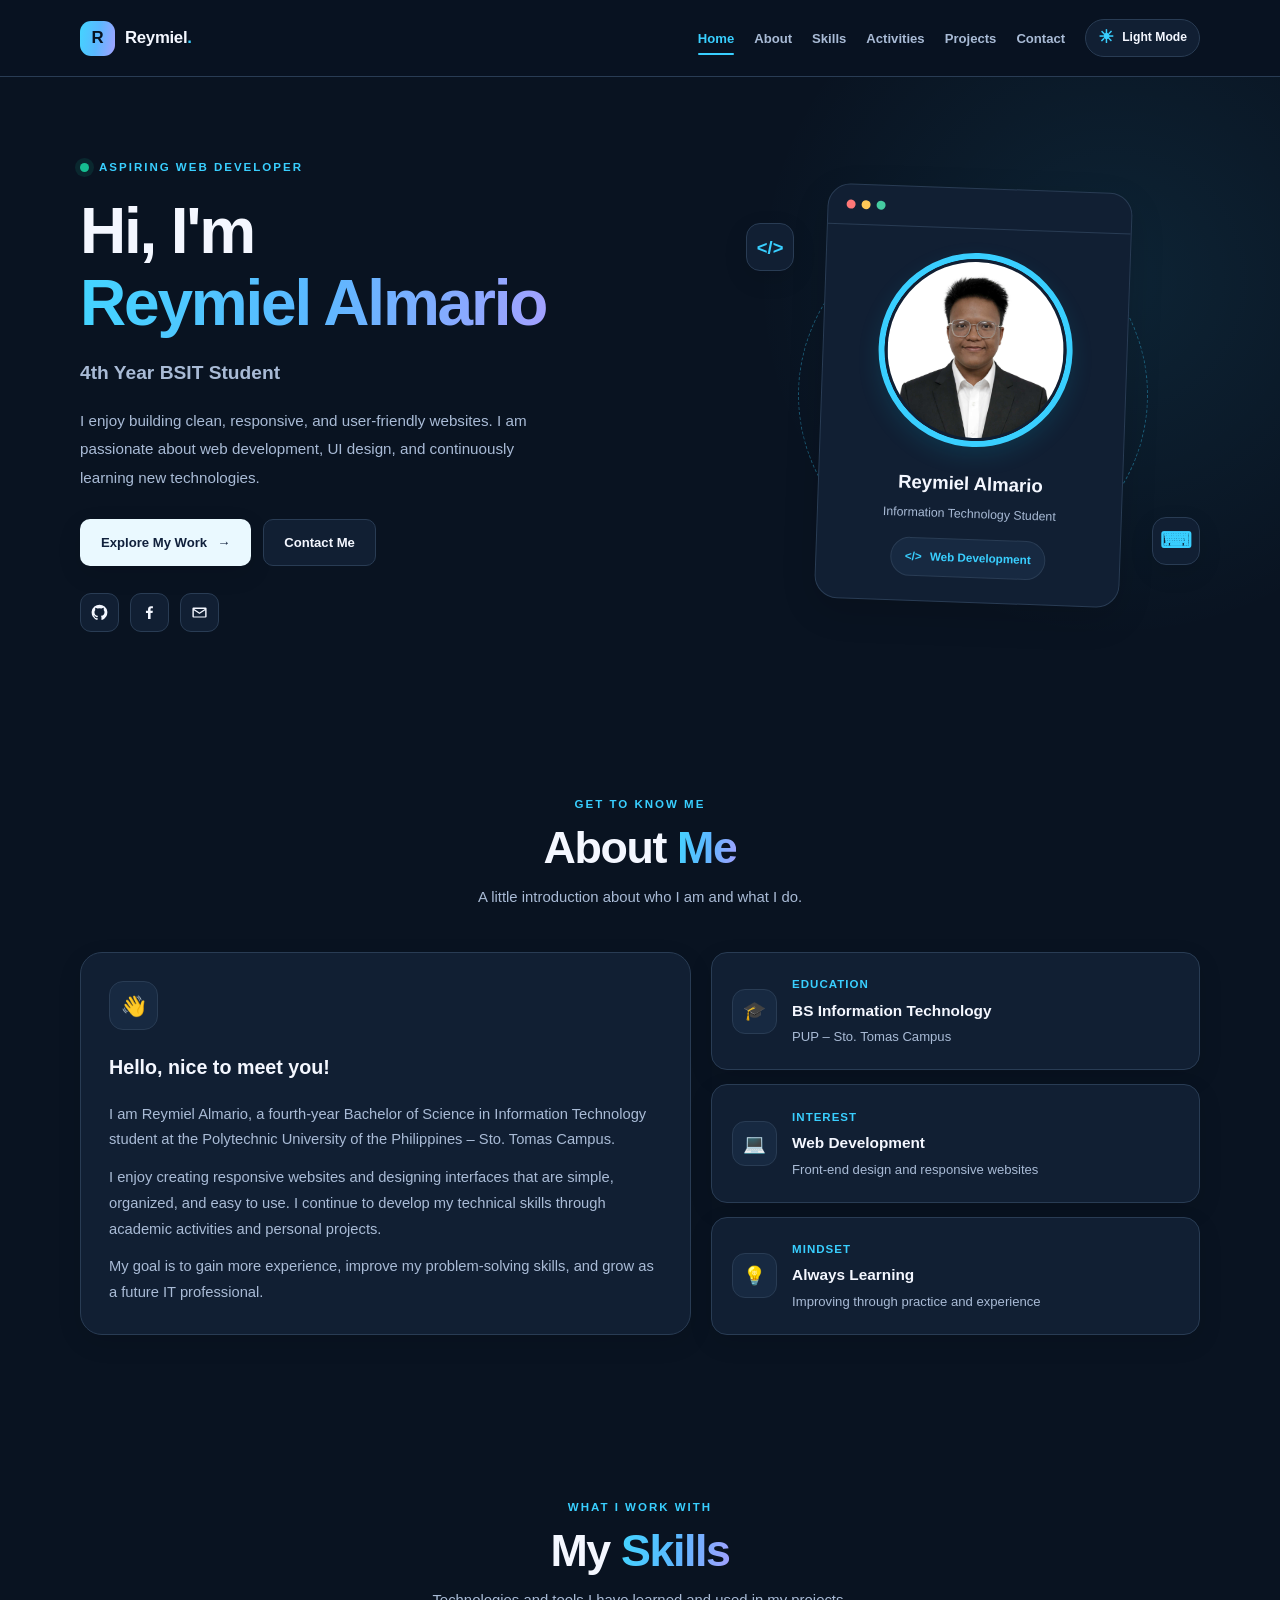
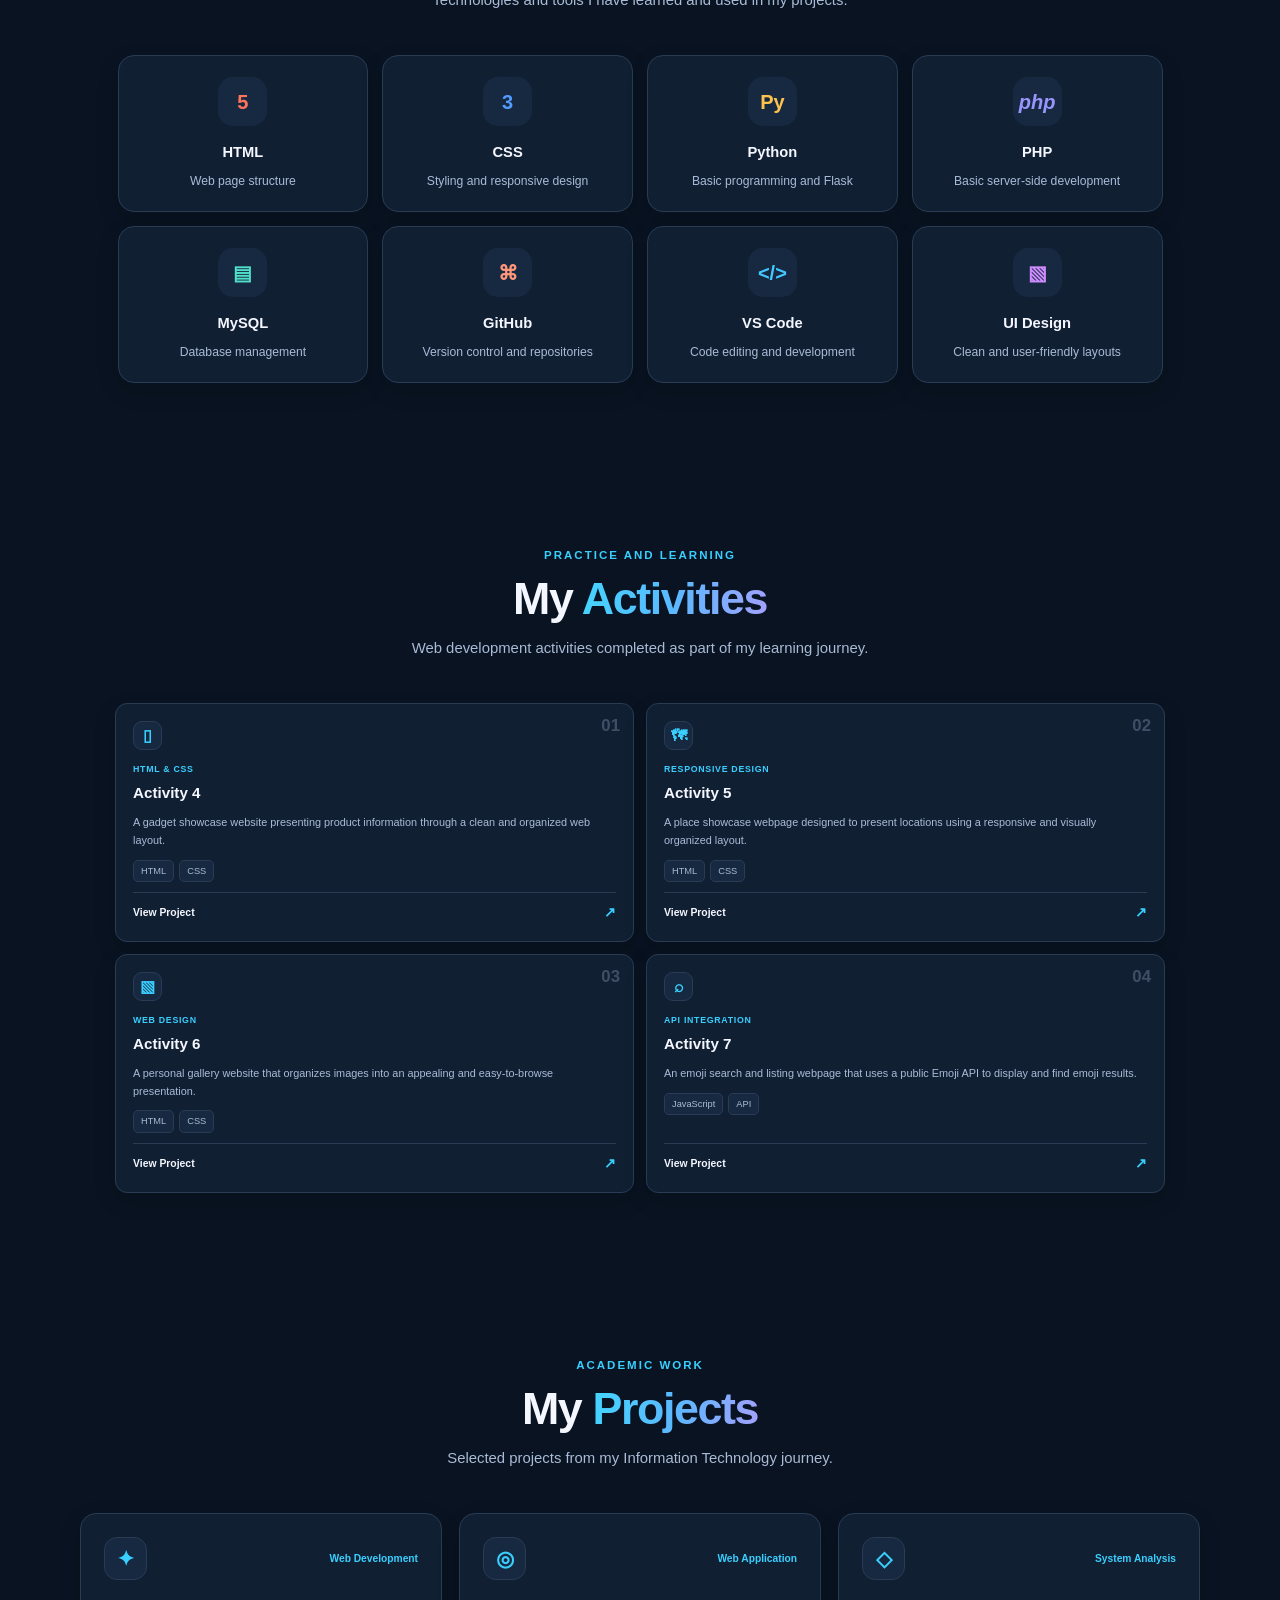
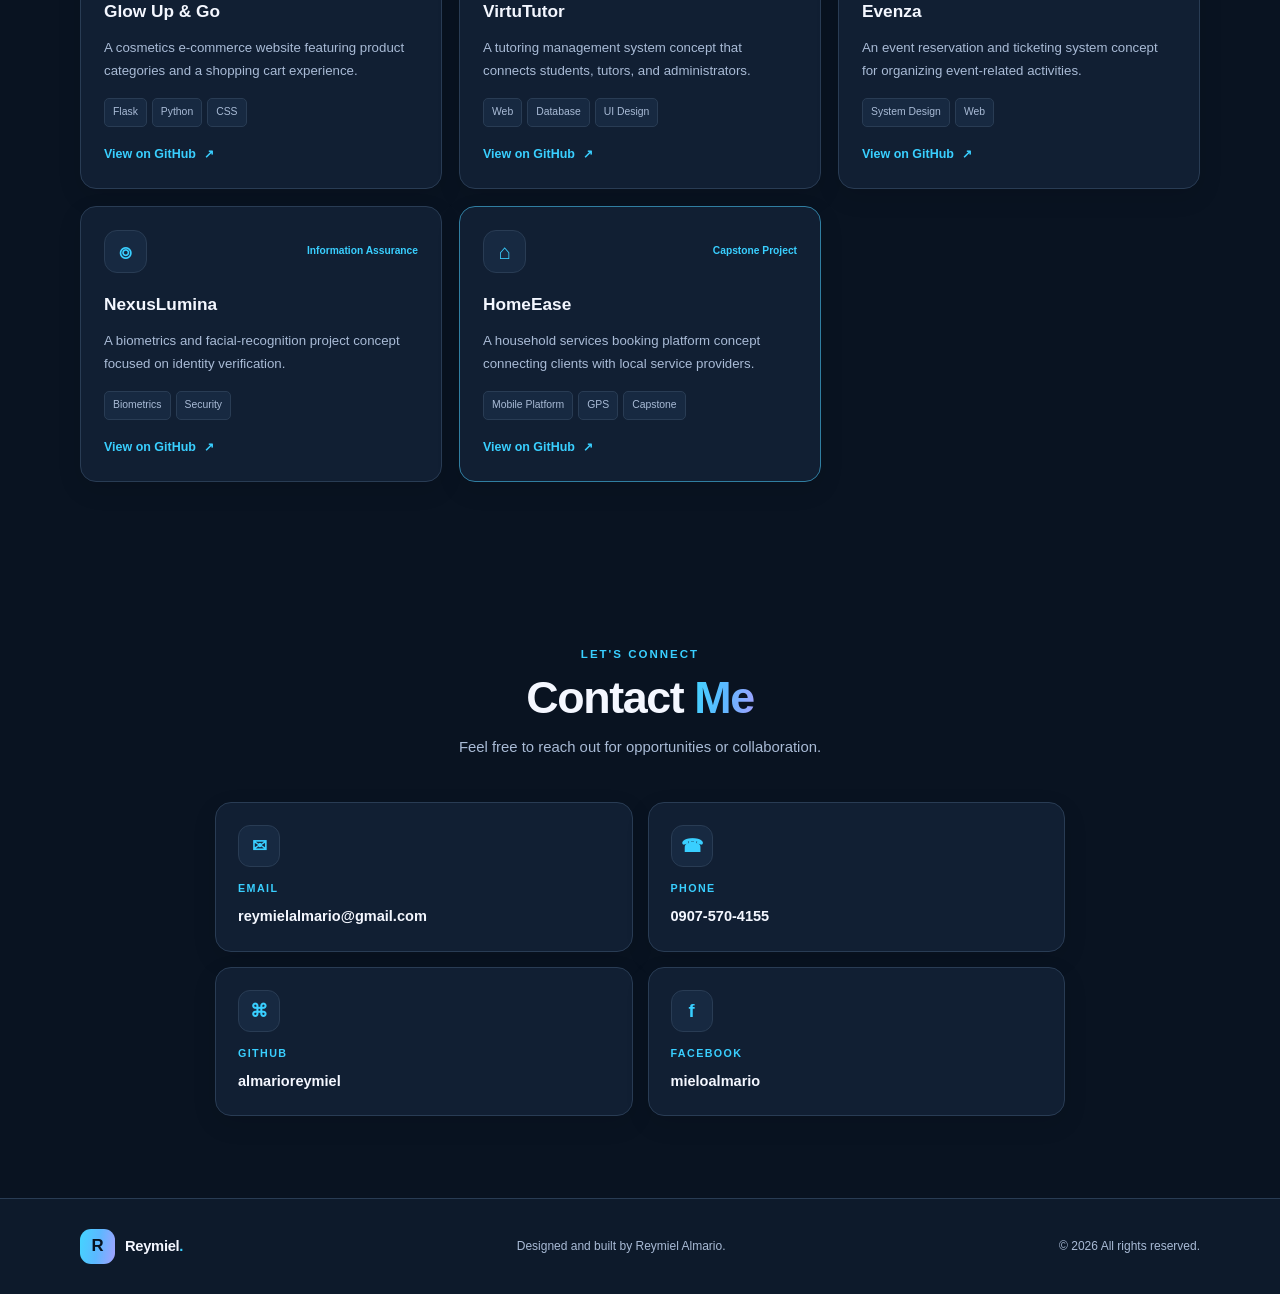
==== commit 850b2d64: "Update website design and code" ====
--- a/index.html
+++ b/index.html
@@ -1,96 +1,556 @@
 <!DOCTYPE html>
-<html lang="en">
+<html lang="en" data-theme="dark">
 
 <head>
-    <meta charset="UTF-8" />
-    <meta name="viewport" content="width=device-width, initial-scale=1.0" />
-    <title>Almario – Portfolio</title>
-    <link href="https://fonts.googleapis.com/css2?family=Poppins:wght@300;400;600;700&display=swap" rel="stylesheet">
-    <link rel="stylesheet" href="style.css" />
+    <meta charset="UTF-8">
+    <meta name="viewport" content="width=device-width, initial-scale=1.0">
+    <meta name="color-scheme" content="light dark">
+    <meta name="theme-color" content="#091321">
+    <title>Reymiel Almario | IT Portfolio</title>
+    <meta name="description"
+        content="Reymiel Almario's portfolio featuring web development skills, activities, and academic projects.">
+    <link rel="stylesheet" href="style.css">
+
+    <script>
+        (() => {
+            let savedTheme = null;
+
+            try {
+                savedTheme = localStorage.getItem("portfolio-theme");
+            } catch (error) { }
+
+            const initialTheme =
+                savedTheme === "light" || savedTheme === "dark"
+                    ? savedTheme
+                    : "dark";
+
+            document.documentElement.dataset.theme = initialTheme;
+        })();
+    </script>
 </head>
 
 <body>
-
-    <header>
-        <div class="logo">𝓡𝓮𝔂𝓶𝓲𝓮𝓵</div>
-        <nav>
-            <a href="#home">Home</a>
-            <a href="#about">About</a>
-            <a href="#projects">Projects</a>
-            <a href="#contact">Contact</a>
+    <!-- Navigation -->
+    <header class="site-header">
+        <nav class="navbar container" aria-label="Main navigation">
+            <a class="brand" href="#home">
+                <span class="brand-mark">R</span>
+                <span>Reymiel<span class="brand-accent">.</span></span>
+            </a>
+
+            <button class="menu-toggle" id="menuToggle" type="button" aria-label="Open navigation menu"
+                aria-expanded="false" aria-controls="navLinks">
+                <span></span>
+                <span></span>
+                <span></span>
+            </button>
+
+            <div class="nav-links" id="navLinks">
+                <a class="nav-link active" href="#home">Home</a>
+                <a class="nav-link" href="#about">About</a>
+                <a class="nav-link" href="#skills">Skills</a>
+                <a class="nav-link" href="#activities">Activities</a>
+                <a class="nav-link" href="#projects">Projects</a>
+                <a class="nav-link" href="#contact">Contact</a>
+
+                <button class="theme-toggle" id="themeToggle" type="button" aria-label="Switch to light mode"
+                    title="Switch theme">
+                    <span class="theme-icon" id="themeIcon" aria-hidden="true">☀</span>
+                    <span class="theme-label" id="themeLabel">Light Mode</span>
+                </button>
+            </div>
         </nav>
     </header>
 
-    <section id="home" class="hero">
-        <div class="hero-text">
-            <h1>Hi, I'm <br><span>Reymiel Almario</span><br>3rd Year Student</h1>
-            <p>Bachelor of Science in Information Technology.</p>
-            <a href="#contact" class="btn">Get in touch</a>
+    <main>
+        <!-- HOME -->
+        <section class="hero section" id="home">
+            <div class="container hero-layout">
+                <div class="hero-content">
+                    <p class="eyebrow hero-eyebrow">
+                        <span class="status-dot"></span>
+                        ASPIRING WEB DEVELOPER
+                    </p>
+
+                    <h1>
+                        Hi, I'm
+                        <span class="gradient-text">Reymiel Almario</span>
+                    </h1>
+
+                    <h2>4th Year BSIT Student</h2>
+
+                    <p class="hero-description">
+                        I enjoy building clean, responsive, and user-friendly
+                        websites. I am passionate about web development, UI
+                        design, and continuously learning new technologies.
+                    </p>
+
+                    <div class="hero-actions">
+                        <a class="button button-primary" href="#projects">
+                            Explore My Work <span aria-hidden="true">→</span>
+                        </a>
+                        <a class="button button-outline" href="#contact">
+                            Contact Me
+                        </a>
+                    </div>
+
+                    <div class="social-links">
+                        <a href="https://github.com/almarioreymiel" target="_blank" rel="noopener noreferrer"
+                            aria-label="GitHub" title="GitHub">
+                            <svg viewBox="0 0 24 24" aria-hidden="true">
+                                <path fill="currentColor"
+                                    d="M12 .9a11.1 11.1 0 0 0-3.51 21.63c.55.1.76-.24.76-.54v-2.1c-3.1.68-3.76-1.32-3.76-1.32-.5-1.3-1.23-1.65-1.23-1.65-1.01-.7.08-.69.08-.69 1.12.08 1.7 1.15 1.7 1.15.99 1.7 2.6 1.21 3.23.92.1-.72.39-1.21.7-1.49-2.47-.28-5.07-1.24-5.07-5.5 0-1.22.44-2.21 1.15-2.99-.12-.28-.5-1.42.11-2.95 0 0 .94-.3 3.05 1.14a10.6 10.6 0 0 1 5.55 0c2.11-1.44 3.04-1.14 3.04-1.14.61 1.53.23 2.67.11 2.95.72.78 1.15 1.77 1.15 2.99 0 4.27-2.6 5.22-5.08 5.49.4.35.75 1.02.75 2.06v3.13c0 .3.2.65.76.54A11.1 11.1 0 0 0 12 .9Z" />
+                            </svg>
+                        </a>
+
+                        <a href="https://www.facebook.com/mieloalmario" target="_blank" rel="noopener noreferrer"
+                            aria-label="Facebook" title="Facebook">
+                            <svg viewBox="0 0 24 24" aria-hidden="true">
+                                <path fill="currentColor"
+                                    d="M13.5 21v-8.2h2.8l.42-3.2H13.5V7.55c0-.93.26-1.56 1.6-1.56h1.71V3.13c-.3-.04-1.36-.13-2.59-.13-2.56 0-4.31 1.56-4.31 4.43V9.6H7v3.2h2.91V21h3.59Z" />
+                            </svg>
+                        </a>
+
+                        <a href="mailto:reymielalmario@gmail.com" aria-label="Email" title="Email">
+                            <svg viewBox="0 0 24 24" aria-hidden="true">
+                                <path fill="currentColor"
+                                    d="M3.5 5h17A1.5 1.5 0 0 1 22 6.5v11a1.5 1.5 0 0 1-1.5 1.5h-17A1.5 1.5 0 0 1 2 17.5v-11A1.5 1.5 0 0 1 3.5 5ZM12 12.1 19.5 7h-15L12 12.1Zm0 2.1L4 8.7v8.8h16V8.7l-8 5.5Z" />
+                            </svg>
+                        </a>
+                    </div>
+                </div>
+
+                <div class="hero-visual">
+                    <div class="orbit-circle"></div>
+                    <div class="floating-icon code-float" aria-hidden="true">&lt;/&gt;</div>
+
+                    <article class="profile-card">
+                        <div class="browser-bar">
+                            <span></span><span></span><span></span>
+                        </div>
+
+                        <div class="profile-card-body">
+                            <div class="profile-ring">
+                                <img src="profile.png" alt="Portrait of Reymiel Almario"
+                                    onerror="this.hidden=true;this.nextElementSibling.hidden=false;">
+
+                                <div class="profile-fallback" hidden>RA</div>
+                            </div>
+
+                            <h3>Reymiel Almario</h3>
+                            <p class="profile-subtitle">Information Technology Student</p>
+
+                            <span class="profile-badge">
+                                <span aria-hidden="true">&lt;/&gt;</span>
+                                Web Development
+                            </span>
+                        </div>
+                    </article>
+
+                    <div class="floating-icon laptop-float" aria-hidden="true">⌨</div>
+                </div>
+            </div>
+        </section>
+
+        <!-- ABOUT -->
+        <section class="section about-section" id="about">
+            <div class="container">
+                <div class="section-heading">
+                    <p class="eyebrow">GET TO KNOW ME</p>
+                    <h2>About <span class="gradient-text">Me</span></h2>
+                    <p>A little introduction about who I am and what I do.</p>
+                </div>
+
+                <div class="about-layout">
+                    <article class="about-intro-card card">
+                        <div class="about-icon" aria-hidden="true">👋</div>
+                        <h3>Hello, nice to meet you!</h3>
+
+                        <p>
+                            I am Reymiel Almario, a fourth-year Bachelor of
+                            Science in Information Technology student at the
+                            Polytechnic University of the Philippines –
+                            Sto. Tomas Campus.
+                        </p>
+
+                        <p>
+                            I enjoy creating responsive websites and designing
+                            interfaces that are simple, organized, and easy to
+                            use. I continue to develop my technical skills
+                            through academic activities and personal projects.
+                        </p>
+
+                        <p>
+                            My goal is to gain more experience, improve my
+                            problem-solving skills, and grow as a future IT
+                            professional.
+                        </p>
+                    </article>
+
+                    <div class="about-info-list">
+                        <article class="about-info-card card">
+                            <div class="about-info-icon" aria-hidden="true">🎓</div>
+                            <div>
+                                <span class="info-label">EDUCATION</span>
+                                <h3>BS Information Technology</h3>
+                                <p>PUP – Sto. Tomas Campus</p>
+                            </div>
+                        </article>
+
+                        <article class="about-info-card card">
+                            <div class="about-info-icon" aria-hidden="true">💻</div>
+                            <div>
+                                <span class="info-label">INTEREST</span>
+                                <h3>Web Development</h3>
+                                <p>Front-end design and responsive websites</p>
+                            </div>
+                        </article>
+
+                        <article class="about-info-card card">
+                            <div class="about-info-icon" aria-hidden="true">💡</div>
+                            <div>
+                                <span class="info-label">MINDSET</span>
+                                <h3>Always Learning</h3>
+                                <p>Improving through practice and experience</p>
+                            </div>
+                        </article>
+                    </div>
+                </div>
+            </div>
+        </section>
+
+        <!-- SKILLS -->
+        <section class="section skills-section" id="skills">
+            <div class="container">
+                <div class="section-heading">
+                    <p class="eyebrow">WHAT I WORK WITH</p>
+                    <h2>My <span class="gradient-text">Skills</span></h2>
+                    <p>Technologies and tools I have learned and used in my projects.</p>
+                </div>
+
+                <div class="skills-grid">
+                    <article class="skill-card card">
+                        <div class="skill-icon icon-html">5</div>
+                        <h3>HTML</h3>
+                        <p>Web page structure</p>
+                    </article>
+
+                    <article class="skill-card card">
+                        <div class="skill-icon icon-css">3</div>
+                        <h3>CSS</h3>
+                        <p>Styling and responsive design</p>
+                    </article>
+
+                    <article class="skill-card card">
+                        <div class="skill-icon icon-python">Py</div>
+                        <h3>Python</h3>
+                        <p>Basic programming and Flask</p>
+                    </article>
+
+                    <article class="skill-card card">
+                        <div class="skill-icon icon-php">php</div>
+                        <h3>PHP</h3>
+                        <p>Basic server-side development</p>
+                    </article>
+
+                    <article class="skill-card card">
+                        <div class="skill-icon icon-mysql">▤</div>
+                        <h3>MySQL</h3>
+                        <p>Database management</p>
+                    </article>
+
+                    <article class="skill-card card">
+                        <div class="skill-icon icon-github">⌘</div>
+                        <h3>GitHub</h3>
+                        <p>Version control and repositories</p>
+                    </article>
+
+                    <article class="skill-card card">
+                        <div class="skill-icon icon-vscode">&lt;/&gt;</div>
+                        <h3>VS Code</h3>
+                        <p>Code editing and development</p>
+                    </article>
+
+                    <article class="skill-card card">
+                        <div class="skill-icon icon-design">▧</div>
+                        <h3>UI Design</h3>
+                        <p>Clean and user-friendly layouts</p>
+                    </article>
+                </div>
+            </div>
+        </section>
+
+        <!-- ACTIVITIES -->
+        <section class="section activities-section" id="activities">
+            <div class="container">
+                <div class="section-heading">
+                    <p class="eyebrow">PRACTICE AND LEARNING</p>
+                    <h2>My <span class="gradient-text">Activities</span></h2>
+                    <p>Web development activities completed as part of my learning journey.</p>
+                </div>
+
+                <div class="activities-grid">
+                    <article class="activity-card">
+                        <span class="activity-number">01</span>
+                        <div class="activity-icon">▯</div>
+                        <span class="activity-category">HTML &amp; CSS</span>
+                        <h3>Activity 4</h3>
+                        <p>A gadget showcase website presenting product information through a clean and organized web
+                            layout.</p>
+                        <div class="activity-tags"><span>HTML</span><span>CSS</span></div>
+                        <a class="activity-link" href="https://almarioreymiel.github.io/activity4/" target="_blank"
+                            rel="noopener noreferrer">View Project <span>↗</span></a>
+                    </article>
+
+                    <article class="activity-card">
+                        <span class="activity-number">02</span>
+                        <div class="activity-icon">🗺</div>
+                        <span class="activity-category">RESPONSIVE DESIGN</span>
+                        <h3>Activity 5</h3>
+                        <p>A place showcase webpage designed to present locations using a responsive and visually
+                            organized layout.</p>
+                        <div class="activity-tags"><span>HTML</span><span>CSS</span></div>
+                        <a class="activity-link" href="https://almarioreymiel.github.io/activity5/" target="_blank"
+                            rel="noopener noreferrer">View Project <span>↗</span></a>
+                    </article>
+
+                    <article class="activity-card">
+                        <span class="activity-number">03</span>
+                        <div class="activity-icon">▧</div>
+                        <span class="activity-category">WEB DESIGN</span>
+                        <h3>Activity 6</h3>
+                        <p>A personal gallery website that organizes images into an appealing and easy-to-browse
+                            presentation.</p>
+                        <div class="activity-tags"><span>HTML</span><span>CSS</span></div>
+                        <a class="activity-link" href="https://almarioreymiel.github.io/activity6/" target="_blank"
+                            rel="noopener noreferrer">View Project <span>↗</span></a>
+                    </article>
+
+                    <article class="activity-card">
+                        <span class="activity-number">04</span>
+                        <div class="activity-icon">⌕</div>
+                        <span class="activity-category">API INTEGRATION</span>
+                        <h3>Activity 7</h3>
+                        <p>An emoji search and listing webpage that uses a public Emoji API to display and find emoji
+                            results.</p>
+                        <div class="activity-tags"><span>JavaScript</span><span>API</span></div>
+                        <a class="activity-link" href="https://almarioreymiel.github.io/activity7/" target="_blank"
+                            rel="noopener noreferrer">View Project <span>↗</span></a>
+                    </article>
+                </div>
+            </div>
+        </section>
+
+        <!-- PROJECTS -->
+        <section class="section projects-section" id="projects">
+            <div class="container">
+                <div class="section-heading">
+                    <p class="eyebrow">ACADEMIC WORK</p>
+                    <h2>My <span class="gradient-text">Projects</span></h2>
+                    <p>Selected projects from my Information Technology journey.</p>
+                </div>
+
+                <div class="projects-grid">
+                    <article class="project-card card">
+                        <div class="project-top">
+                            <span class="project-symbol">✦</span>
+                            <span class="project-type">Web Development</span>
+                        </div>
+                        <h3>Glow Up &amp; Go</h3>
+                        <p>A cosmetics e-commerce website featuring product categories and a shopping cart experience.
+                        </p>
+                        <div class="project-tags"><span>Flask</span><span>Python</span><span>CSS</span></div>
+                        <a class="text-link" href="https://github.com/almarioreymiel" target="_blank"
+                            rel="noopener noreferrer">View on GitHub <span>↗</span></a>
+                    </article>
+
+                    <article class="project-card card">
+                        <div class="project-top">
+                            <span class="project-symbol">◎</span>
+                            <span class="project-type">Web Application</span>
+                        </div>
+                        <h3>VirtuTutor</h3>
+                        <p>A tutoring management system concept that connects students, tutors, and administrators.</p>
+                        <div class="project-tags"><span>Web</span><span>Database</span><span>UI Design</span></div>
+                        <a class="text-link" href="https://github.com/almarioreymiel" target="_blank"
+                            rel="noopener noreferrer">View on GitHub <span>↗</span></a>
+                    </article>
+
+                    <article class="project-card card">
+                        <div class="project-top">
+                            <span class="project-symbol">◇</span>
+                            <span class="project-type">System Analysis</span>
+                        </div>
+                        <h3>Evenza</h3>
+                        <p>An event reservation and ticketing system concept for organizing event-related activities.
+                        </p>
+                        <div class="project-tags"><span>System Design</span><span>Web</span></div>
+                        <a class="text-link" href="https://github.com/almarioreymiel" target="_blank"
+                            rel="noopener noreferrer">View on GitHub <span>↗</span></a>
+                    </article>
+
+                    <article class="project-card card">
+                        <div class="project-top">
+                            <span class="project-symbol">⌾</span>
+                            <span class="project-type">Information Assurance</span>
+                        </div>
+                        <h3>NexusLumina</h3>
+                        <p>A biometrics and facial-recognition project concept focused on identity verification.</p>
+                        <div class="project-tags"><span>Biometrics</span><span>Security</span></div>
+                        <a class="text-link" href="https://github.com/almarioreymiel" target="_blank"
+                            rel="noopener noreferrer">View on GitHub <span>↗</span></a>
+                    </article>
+
+                    <article class="project-card card project-featured">
+                        <div class="project-top">
+                            <span class="project-symbol">⌂</span>
+                            <span class="project-type">Capstone Project</span>
+                        </div>
+                        <h3>HomeEase</h3>
+                        <p>A household services booking platform concept connecting clients with local service
+                            providers.</p>
+                        <div class="project-tags"><span>Mobile Platform</span><span>GPS</span><span>Capstone</span>
+                        </div>
+                        <a class="text-link" href="https://github.com/almarioreymiel" target="_blank"
+                            rel="noopener noreferrer">View on GitHub <span>↗</span></a>
+                    </article>
+                </div>
+            </div>
+        </section>
+
+        <!-- CONTACT -->
+        <section class="section contact-section" id="contact">
+            <div class="container">
+                <div class="section-heading">
+                    <p class="eyebrow">LET'S CONNECT</p>
+                    <h2>Contact <span class="gradient-text">Me</span></h2>
+                    <p>Feel free to reach out for opportunities or collaboration.</p>
+                </div>
+
+                <div class="contact-grid">
+                    <a class="contact-card card" href="mailto:reymielalmario@gmail.com">
+                        <span class="contact-icon">✉</span>
+                        <span class="contact-label">EMAIL</span>
+                        <strong>reymielalmario@gmail.com</strong>
+                    </a>
+
+                    <a class="contact-card card" href="tel:09075704155">
+                        <span class="contact-icon">☎</span>
+                        <span class="contact-label">PHONE</span>
+                        <strong>0907-570-4155</strong>
+                    </a>
+
+                    <a class="contact-card card" href="https://github.com/almarioreymiel" target="_blank"
+                        rel="noopener noreferrer">
+                        <span class="contact-icon">⌘</span>
+                        <span class="contact-label">GITHUB</span>
+                        <strong>almarioreymiel</strong>
+                    </a>
+
+                    <a class="contact-card card" href="https://www.facebook.com/mieloalmario" target="_blank"
+                        rel="noopener noreferrer">
+                        <span class="contact-icon">f</span>
+                        <span class="contact-label">FACEBOOK</span>
+                        <strong>mieloalmario</strong>
+                    </a>
+                </div>
+            </div>
+        </section>
+    </main>
+
+    <!-- Footer -->
+    <footer class="site-footer">
+        <div class="container footer-content">
+            <a class="brand footer-brand" href="#home">
+                <span class="brand-mark">R</span>
+                <span>Reymiel<span class="brand-accent">.</span></span>
+            </a>
+            <p>Designed and built by Reymiel Almario.</p>
+            <p>© <span id="currentYear"></span> All rights reserved.</p>
         </div>
-
-        <div class="hero-image">
-            <div class="blob">
-                <img src="profile.png" alt="Reymiel Almario Profile Picture">
-            </div>
-        </div>
-    </section>
-
-    <section id="about" class="about">
-        <h2>About Me</h2>
-        <p class="about-text">
-            Hi, I’m <strong>Reymiel Almario</strong>, a 3rd-year <strong>BSIT</strong> student at
-            <strong>PUP – Sto. Tomas Campus</strong>. I enjoy creating clean, responsive websites
-            through web development and UI design. I’m passionate about learning new technologies
-            and continuously improving my coding skills.
-        </p>
-    </section>
-
-    <section id="projects" class="projects">
-        <h2>My Projects</h2>
-
-        <div class="projects-grid">
-            <div class="project-card">
-                <h3>Activity 4</h3>
-                <p>Gadget Showcase website using HTML and CSS.</p>
-                <a href="https://almarioreymiel.github.io/activity4/" target="_blank" rel="noopener noreferrer">View
-                    Project</a>
-            </div>
-
-            <div class="project-card">
-                <h3>Activity 5</h3>
-                <p>Place Showcase webpage with responsive layout.</p>
-                <a href="https://almarioreymiel.github.io/activity5/" target="_blank" rel="noopener noreferrer">View
-                    Project</a>
-            </div>
-
-            <div class="project-card">
-                <h3>Activity 6</h3>
-                <p>Personal gallery project with images and layout.</p>
-                <a href="https://almarioreymiel.github.io/activity6/" target="_blank" rel="noopener noreferrer">View
-                    Project</a>
-            </div>
-
-            <div class="project-card">
-                <h3>Activity 7</h3>
-                <p>Search and list functionality using a public Emoji API.</p>
-                <a href="https://almarioreymiel.github.io/activity7/" target="_blank" rel="noopener noreferrer">View
-                    Project</a>
-            </div>
-        </div>
-    </section>
-
-    <section id="contact" class="contact">
-        <h2>Contact</h2>
-        <p>💻 GitHub: <a href="https://github.com/almarioreymiel">almarioreymiel</a></p>
-        <p>📱 Contact: 0907-570-4155</p>
-        <p>📘 Facebook: <a href="https://www.facebook.com/mieloalmario">Reymiel Olivar Almario</a></p>
-        <p>📧 Email: reymielalmario@gmail.com</p>
-    </section>
-
-    <footer>
-        © 2025 Reymiel Almario | Web Portfolio
     </footer>
 
+    <script>
+        // Theme toggle
+        const themeToggle = document.getElementById("themeToggle");
+        const themeIcon = document.getElementById("themeIcon");
+        const themeLabel = document.getElementById("themeLabel");
+        const themeColor = document.querySelector('meta[name="theme-color"]');
+
+        function applyTheme(theme) {
+            document.documentElement.dataset.theme = theme;
+
+            const isDark = theme === "dark";
+
+            themeIcon.textContent = isDark ? "☀" : "☾";
+            themeLabel.textContent = isDark ? "Light Mode" : "Dark Mode";
+            themeToggle.setAttribute(
+                "aria-label",
+                isDark ? "Switch to light mode" : "Switch to dark mode"
+            );
+
+            themeColor.setAttribute(
+                "content",
+                isDark ? "#091321" : "#f3f7fc"
+            );
+
+            try {
+                localStorage.setItem("portfolio-theme", theme);
+            } catch (error) { }
+        }
+
+        themeToggle.addEventListener("click", () => {
+            const currentTheme = document.documentElement.dataset.theme;
+            applyTheme(currentTheme === "dark" ? "light" : "dark");
+        });
+
+        applyTheme(document.documentElement.dataset.theme || "dark");
+
+        // Mobile navigation
+        const menuToggle = document.getElementById("menuToggle");
+        const navLinks = document.getElementById("navLinks");
+
+        menuToggle.addEventListener("click", () => {
+            const isOpen = navLinks.classList.toggle("is-open");
+            menuToggle.classList.toggle("is-open", isOpen);
+            menuToggle.setAttribute("aria-expanded", String(isOpen));
+            menuToggle.setAttribute(
+                "aria-label",
+                isOpen ? "Close navigation menu" : "Open navigation menu"
+            );
+        });
+
+        navLinks.querySelectorAll("a").forEach((link) => {
+            link.addEventListener("click", () => {
+                navLinks.classList.remove("is-open");
+                menuToggle.classList.remove("is-open");
+                menuToggle.setAttribute("aria-expanded", "false");
+            });
+        });
+
+        // Highlight the current navigation section
+        const sections = document.querySelectorAll("main section[id]");
+        const navItems = document.querySelectorAll(".nav-link");
+
+        if ("IntersectionObserver" in window) {
+            const sectionObserver = new IntersectionObserver((entries) => {
+                entries.forEach((entry) => {
+                    if (!entry.isIntersecting) return;
+
+                    navItems.forEach((link) => {
+                        const isActive = link.getAttribute("href") === "#" + entry.target.id;
+                        link.classList.toggle("active", isActive);
+                    });
+                });
+            }, { rootMargin: "-35% 0px -55% 0px" });
+
+            sections.forEach((section) => sectionObserver.observe(section));
+        }
+
+        // Current year
+        document.getElementById("currentYear").textContent =
+            new Date().getFullYear();
+    </script>
 </body>
 
 </html>
--- a/style.css
+++ b/style.css
@@ -1,335 +1,1485 @@
+/* =========================================
+   REYMIEL ALMARIO - PORTFOLIO STYLES
+   Unified Light / Dark Theme
+========================================= */
+
+/* ---------- THEME COLORS ---------- */
+
+:root {
+  color-scheme: dark;
+
+  --bg: #091321;
+  --bg-alt: #0d1a2b;
+  --surface: #111f33;
+  --surface-hover: #172941;
+  --border: #293c54;
+
+  --text: #f4f7ff;
+  --text-muted: #a9bbd6;
+
+  --primary: #39cfff;
+  --primary-strong: #00b9d5;
+  --primary-hover: #17b9e5;
+
+  --gradient: linear-gradient(100deg,
+      #43d5ff 0%,
+      #5bb8ff 50%,
+      #a3a1ff 100%);
+
+  --button-bg: #eaf9ff;
+  --button-text: #10213c;
+
+  --header-bg: rgba(9, 19, 33, 0.88);
+  --shadow: 0 12px 35px rgba(0, 0, 0, 0.14);
+  --soft-shadow: 0 8px 24px rgba(0, 0, 0, 0.10);
+
+  --radius-sm: 10px;
+  --radius-md: 16px;
+  --radius-lg: 22px;
+
+  --container-width: 1120px;
+  --transition: 0.3s ease;
+}
+
+:root[data-theme="light"] {
+  color-scheme: light;
+
+  --bg: #f3f7fc;
+  --bg-alt: #eaf1f9;
+  --surface: #ffffff;
+  --surface-hover: #edf7fc;
+  --border: #d8e4f0;
+
+  --text: #10213c;
+  --text-muted: #5d718c;
+
+  --primary: #009fc5;
+  --primary-strong: #00a9c8;
+  --primary-hover: #007fa7;
+
+  --gradient: linear-gradient(100deg,
+      #00b9d5 0%,
+      #1685d5 55%,
+      #8185ed 100%);
+
+  --button-bg: #10213c;
+  --button-text: #ffffff;
+
+  --header-bg: rgba(243, 247, 252, 0.9);
+  --shadow: 0 12px 35px rgba(25, 55, 90, 0.08);
+  --soft-shadow: 0 8px 24px rgba(25, 55, 90, 0.06);
+}
+
+/* ---------- RESET ---------- */
+
 * {
+  box-sizing: border-box;
   margin: 0;
   padding: 0;
-  box-sizing: border-box;
-  font-family: 'Poppins', sans-serif;
-}
-
-:root {
-  --deep-navy: #0B2D72;
-  --bright-cyan: #0992C2;
-  --electric-teal: #0AC4E0;
 }
 
 html {
   scroll-behavior: smooth;
+  scroll-padding-top: 90px;
+  background: var(--bg);
 }
 
 body {
-  background: #F8FAFC;
-  color: #1f2933;
+  min-width: 320px;
+  overflow-x: hidden;
+  background: var(--bg);
+  color: var(--text);
+  font-family: "Segoe UI", Arial, sans-serif;
+  line-height: 1.6;
+  transition:
+    background-color var(--transition),
+    color var(--transition);
+}
+
+body,
+button,
+a {
+  -webkit-tap-highlight-color: transparent;
+}
+
+a {
+  color: inherit;
+  text-decoration: none;
+}
+
+button {
+  font: inherit;
+}
+
+button,
+a {
+  touch-action: manipulation;
+}
+
+img,
+svg {
+  display: block;
+  max-width: 100%;
+}
+
+button:focus-visible,
+a:focus-visible {
+  outline: 3px solid var(--primary);
+  outline-offset: 4px;
+}
+
+::selection {
+  background: var(--primary);
+  color: #071321;
+}
+
+/* ---------- SHARED LAYOUT ---------- */
+
+.container {
+  width: min(var(--container-width), calc(100% - 48px));
+  margin-inline: auto;
+}
+
+.section {
+  padding: 82px 0;
+  background: var(--bg);
+  color: var(--text);
+  transition:
+    background-color var(--transition),
+    color var(--transition);
+}
+
+.section-heading {
+  max-width: 720px;
+  margin: 0 auto 42px;
+  text-align: center;
+}
+
+.eyebrow {
+  margin-bottom: 8px;
+  color: var(--primary);
+  font-size: 0.72rem;
+  font-weight: 850;
+  letter-spacing: 2px;
+  line-height: 1.5;
+}
+
+.section-heading h2 {
+  margin-bottom: 10px;
+  color: var(--text);
+  font-size: clamp(2.1rem, 4vw, 2.8rem);
+  font-weight: 850;
+  letter-spacing: -1.4px;
+  line-height: 1.2;
+}
+
+.section-heading>p:last-child {
+  color: var(--text-muted);
+  font-size: 0.93rem;
   line-height: 1.7;
 }
 
-header {
-  display: flex;
+.gradient-text {
+  background: var(--gradient);
+  -webkit-background-clip: text;
+  background-clip: text;
+  -webkit-text-fill-color: transparent;
+  color: var(--primary);
+}
+
+.card {
+  background: var(--surface);
+  color: var(--text);
+  border: 1px solid var(--border);
+  border-radius: var(--radius-md);
+  box-shadow: var(--soft-shadow);
+  transition:
+    background-color var(--transition),
+    border-color var(--transition),
+    color var(--transition),
+    box-shadow var(--transition),
+    transform var(--transition);
+}
+
+/* ---------- NAVIGATION ---------- */
+
+.site-header {
+  position: sticky;
+  top: 0;
+  z-index: 1000;
+  background: var(--header-bg);
+  border-bottom: 1px solid var(--border);
+  backdrop-filter: blur(16px);
+  -webkit-backdrop-filter: blur(16px);
+  transition:
+    background-color var(--transition),
+    border-color var(--transition);
+}
+
+.navbar {
+  min-height: 76px;
+  display: flex;
+  align-items: center;
   justify-content: space-between;
-  align-items: center;
-  padding: 24px 80px;
-}
-
-.logo {
+  gap: 24px;
+}
+
+.brand {
+  display: inline-flex;
+  align-items: center;
+  gap: 10px;
+  flex-shrink: 0;
+  color: var(--text);
+  font-size: 1.05rem;
+  font-weight: 850;
+  letter-spacing: -0.3px;
+}
+
+.brand-mark {
+  width: 35px;
+  height: 35px;
+  display: grid;
+  place-items: center;
+  border-radius: 11px;
+  background: var(--gradient);
+  color: #071321;
+  font-size: 1.05rem;
+  font-weight: 900;
+}
+
+.brand-accent {
+  color: var(--primary);
+}
+
+.nav-links {
+  display: flex;
+  align-items: center;
+  justify-content: flex-end;
+  gap: 20px;
+}
+
+.nav-link {
+  position: relative;
+  padding: 9px 0;
+  color: var(--text-muted);
+  font-size: 0.82rem;
   font-weight: 700;
-  font-size: 20px;
-  color: var(--bright-cyan);
-}
-
-nav a {
-  margin-left: 32px;
-  text-decoration: none;
-  color: #1f2933;
-  font-weight: 500;
-}
-
-nav a:hover {
-  color: var(--bright-cyan);
-}
+  transition: color var(--transition);
+}
+
+.nav-link::after {
+  position: absolute;
+  right: 0;
+  bottom: 3px;
+  left: 0;
+  height: 2px;
+  background: var(--primary);
+  border-radius: 5px;
+  content: "";
+  transform: scaleX(0);
+  transform-origin: left;
+  transition: transform var(--transition);
+}
+
+.nav-link:hover,
+.nav-link.active {
+  color: var(--primary);
+}
+
+.nav-link.active::after,
+.nav-link:hover::after {
+  transform: scaleX(1);
+}
+
+/* Theme button */
+
+.theme-toggle {
+  min-height: 38px;
+  display: inline-flex;
+  align-items: center;
+  justify-content: center;
+  gap: 8px;
+  padding: 8px 12px;
+  border: 1px solid var(--border);
+  border-radius: 999px;
+  background: var(--surface);
+  color: var(--text);
+  cursor: pointer;
+  font-size: 0.76rem;
+  font-weight: 750;
+  white-space: nowrap;
+  transition:
+    background-color var(--transition),
+    border-color var(--transition),
+    color var(--transition),
+    transform var(--transition);
+}
+
+.theme-toggle:hover {
+  border-color: var(--primary);
+  color: var(--primary);
+  transform: translateY(-1px);
+}
+
+.theme-icon {
+  color: var(--primary);
+  font-size: 1.1rem;
+  line-height: 1;
+}
+
+.menu-toggle {
+  width: 42px;
+  height: 42px;
+  display: none;
+  flex-direction: column;
+  align-items: center;
+  justify-content: center;
+  gap: 5px;
+  border: 1px solid var(--border);
+  border-radius: 11px;
+  background: var(--surface);
+  cursor: pointer;
+}
+
+.menu-toggle span {
+  width: 19px;
+  height: 2px;
+  border-radius: 5px;
+  background: var(--text);
+  transition: transform var(--transition), opacity var(--transition);
+}
+
+.menu-toggle.is-open span:first-child {
+  transform: translateY(7px) rotate(45deg);
+}
+
+.menu-toggle.is-open span:nth-child(2) {
+  opacity: 0;
+}
+
+.menu-toggle.is-open span:last-child {
+  transform: translateY(-7px) rotate(-45deg);
+}
+
+/* ---------- HOME / HERO ---------- */
 
 .hero {
-  min-height: 100vh;
-  display: grid;
-  grid-template-columns: 1fr 1fr;
-  align-items: center;
-  padding: 80px;
-  gap: 40px;
-}
-
-.hero-text {
-  text-align: justify;
-}
-
-.hero-text h1 {
-  font-size: 48px;
-  line-height: 1.2;
+  min-height: 570px;
+  display: flex;
+  align-items: center;
+  overflow: hidden;
+  background:
+    radial-gradient(circle at 87% 32%,
+      rgba(57, 207, 255, 0.09),
+      transparent 30%),
+    var(--bg);
+}
+
+.hero-layout {
+  display: grid;
+  grid-template-columns: 1.15fr 0.85fr;
+  align-items: center;
+  gap: 52px;
+}
+
+.hero-content {
+  min-width: 0;
+}
+
+.hero-eyebrow {
+  display: flex;
+  align-items: center;
+  gap: 10px;
   margin-bottom: 20px;
 }
 
-.hero-text h1 span {
-  color: var(--bright-cyan);
-}
-
-.hero-text p {
-  font-size: 18px;
-  margin-bottom: 30px;
-}
-
-.btn {
-  display: inline-block;
-  background: var(--bright-cyan);
-  color: #fff;
-  padding: 12px 28px;
-  border-radius: 8px;
-  text-decoration: none;
-  font-weight: 600;
-}
-
-.btn:hover {
-  background: var(--electric-teal);
-}
-
-.hero-image {
-  display: flex;
+.status-dot {
+  width: 9px;
+  height: 9px;
+  flex-shrink: 0;
+  border-radius: 50%;
+  background: #16bd91;
+  box-shadow: 0 0 0 5px rgba(22, 189, 145, 0.12);
+}
+
+.hero-content h1 {
+  display: flex;
+  flex-direction: column;
+  align-items: flex-start;
+  gap: 0;
+  margin-bottom: 18px;
+  color: var(--text);
+  font-size: clamp(2.8rem, 5vw, 4rem);
+  font-weight: 900;
+  letter-spacing: -2.2px;
+  line-height: 1.12;
+}
+
+.hero-content h2 {
+  margin-bottom: 19px;
+  color: var(--text-muted);
+  font-size: 1.2rem;
+  font-weight: 750;
+}
+
+.hero-description {
+  max-width: 480px;
+  margin-bottom: 27px;
+  color: var(--text-muted);
+  font-size: 0.95rem;
+  line-height: 1.85;
+}
+
+.hero-actions {
+  display: flex;
+  align-items: center;
+  flex-wrap: wrap;
+  gap: 12px;
+  margin-bottom: 27px;
+}
+
+.button {
+  min-height: 45px;
+  display: inline-flex;
+  align-items: center;
   justify-content: center;
-  align-items: center;
-}
-
-.blob {
-  width: 320px;
-  aspect-ratio: 1 / 1;
+  gap: 10px;
+  padding: 12px 20px;
+  border: 1px solid transparent;
+  border-radius: 10px;
+  font-size: 0.82rem;
+  font-weight: 800;
+  transition:
+    transform var(--transition),
+    background-color var(--transition),
+    border-color var(--transition),
+    color var(--transition),
+    box-shadow var(--transition);
+}
+
+.button:hover {
+  transform: translateY(-3px);
+}
+
+.button-primary {
+  background: var(--button-bg);
+  color: var(--button-text);
+  box-shadow: var(--soft-shadow);
+}
+
+.button-primary:hover {
+  box-shadow: var(--shadow);
+}
+
+.button-outline {
+  border-color: var(--border);
+  background: var(--surface);
+  color: var(--text);
+}
+
+.button-outline:hover {
+  border-color: var(--primary);
+  color: var(--primary);
+}
+
+.social-links {
+  display: flex;
+  align-items: center;
+  gap: 11px;
+}
+
+.social-links a {
+  width: 39px;
+  height: 39px;
+  display: grid;
+  place-items: center;
+  border: 1px solid var(--border);
+  border-radius: 11px;
+  background: var(--surface);
+  color: var(--text);
+  transition:
+    transform var(--transition),
+    border-color var(--transition),
+    color var(--transition),
+    background-color var(--transition);
+}
+
+.social-links a:hover {
+  transform: translateY(-3px);
+  border-color: var(--primary);
+  color: var(--primary);
+}
+
+.social-links svg {
+  width: 17px;
+  height: 17px;
+}
+
+/* Hero profile card */
+
+.hero-visual {
+  position: relative;
+  min-height: 430px;
+  display: flex;
+  align-items: center;
+  justify-content: center;
+}
+
+.orbit-circle {
+  position: absolute;
+  width: 350px;
+  height: 350px;
+  border: 1px dashed var(--border);
+  border-color: color-mix(in srgb, var(--primary) 38%, transparent);
   border-radius: 50%;
-  background: var(--bright-cyan);
-  display: flex;
+}
+
+.profile-card {
+  position: relative;
+  z-index: 2;
+  width: min(305px, 90%);
+  min-height: 405px;
+  overflow: hidden;
+  border: 1px solid var(--border);
+  border-radius: 23px;
+  background: var(--surface);
+  box-shadow: var(--shadow);
+  transform: rotate(2deg);
+  transition:
+    transform var(--transition),
+    background-color var(--transition),
+    border-color var(--transition),
+    box-shadow var(--transition);
+}
+
+.profile-card:hover {
+  transform: rotate(0) translateY(-5px);
+}
+
+.browser-bar {
+  height: 40px;
+  display: flex;
+  align-items: center;
+  gap: 6px;
+  padding: 0 18px;
+  border-bottom: 1px solid var(--border);
+}
+
+.browser-bar span {
+  width: 9px;
+  height: 9px;
+  border-radius: 50%;
+}
+
+.browser-bar span:nth-child(1) {
+  background: #ff7777;
+}
+
+.browser-bar span:nth-child(2) {
+  background: #ffc857;
+}
+
+.browser-bar span:nth-child(3) {
+  background: #45cba0;
+}
+
+.profile-card-body {
+  min-height: 365px;
+  display: flex;
+  flex-direction: column;
+  align-items: center;
   justify-content: center;
-  align-items: center;
-}
-
-.blob img {
-  width: 80%;
-  aspect-ratio: 1 / 1;
-  object-fit: contain;
+  padding: 24px 18px;
+  text-align: center;
+}
+
+.profile-ring {
+  width: 194px;
+  height: 194px;
+  display: grid;
+  place-items: center;
+  flex-shrink: 0;
+  margin-bottom: 22px;
+  overflow: hidden;
+  border: 6px solid var(--primary);
   border-radius: 50%;
-  background: #ffffff;
-}
-
-.about {
-  padding: 100px 80px;
-  max-width: 900px;
-  margin: auto;
-  text-align: justify;
-}
-
-.about h2 {
-  font-size: 32px;
-  margin-bottom: 20px;
-  color: var(--bright-cyan);
-}
-
-.about-text {
-  font-size: 18px;
-  line-height: 1.8;
-  color: #444;
-}
-
-.projects {
-  padding: 100px 80px;
-  background: var(--deep-navy);
-}
-
-.projects h2 {
-  font-size: 32px;
-  margin-bottom: 40px;
+  background: var(--bg-alt);
+  box-shadow: 0 9px 22px rgba(0, 180, 210, 0.14);
+}
+
+.profile-ring img {
+  width: 100%;
+  height: 100%;
+  object-fit: cover;
+  border: 3px solid var(--surface);
+  border-radius: 50%;
+}
+
+.profile-fallback {
+  width: 100%;
+  height: 100%;
+  place-items: center;
+  color: var(--primary);
+  font-size: 3rem;
+  font-weight: 900;
+}
+
+.profile-fallback[hidden] {
+  display: none;
+}
+
+.profile-card-body h3 {
+  margin-bottom: 6px;
+  color: var(--text);
+  font-size: 1.16rem;
+  font-weight: 850;
+}
+
+.profile-subtitle {
+  margin-bottom: 15px;
+  color: var(--text-muted);
+  font-size: 0.77rem;
+}
+
+.profile-badge {
+  display: inline-flex;
+  align-items: center;
+  gap: 8px;
+  padding: 9px 14px;
+  border: 1px solid var(--border);
+  border-radius: 30px;
+  background: var(--surface-hover);
+  color: var(--primary);
+  font-size: 0.73rem;
+  font-weight: 750;
+}
+
+.floating-icon {
+  position: absolute;
+  z-index: 3;
+  width: 48px;
+  height: 48px;
+  display: grid;
+  place-items: center;
+  border: 1px solid var(--border);
+  border-radius: 14px;
+  background: var(--surface);
+  color: var(--primary);
+  box-shadow: var(--soft-shadow);
+  font-size: 1.15rem;
+  font-weight: 900;
+}
+
+.code-float {
+  top: 43px;
+  left: 0;
+}
+
+.laptop-float {
+  right: 0;
+  bottom: 45px;
+  font-size: 1.4rem;
+}
+
+/* ---------- ABOUT ---------- */
+
+.about-layout {
+  display: grid;
+  grid-template-columns: 1.25fr 1fr;
+  gap: 20px;
+  align-items: stretch;
+}
+
+.about-intro-card {
+  display: flex;
+  flex-direction: column;
+  justify-content: center;
+  padding: 28px;
+  border-radius: var(--radius-lg);
+}
+
+.about-icon {
+  width: 49px;
+  height: 49px;
+  display: grid;
+  place-items: center;
+  margin-bottom: 22px;
+  border: 1px solid var(--border);
+  border-radius: 14px;
+  background: var(--surface-hover);
+  font-size: 1.25rem;
+}
+
+.about-intro-card h3 {
+  margin-bottom: 18px;
+  color: var(--text);
+  font-size: 1.23rem;
+}
+
+.about-intro-card p {
+  margin-bottom: 12px;
+  color: var(--text-muted);
+  font-size: 0.92rem;
+  line-height: 1.75;
+}
+
+.about-intro-card p:last-child {
+  margin-bottom: 0;
+}
+
+.about-info-list {
+  display: flex;
+  flex-direction: column;
+  gap: 14px;
+}
+
+.about-info-card {
+  flex: 1;
+  min-height: 112px;
+  display: flex;
+  align-items: center;
+  gap: 15px;
+  padding: 20px;
+}
+
+.about-info-card:hover {
+  transform: translateY(-3px);
+  border-color: var(--primary);
+}
+
+.about-info-icon {
+  width: 45px;
+  height: 45px;
+  display: grid;
+  place-items: center;
+  flex-shrink: 0;
+  border: 1px solid var(--border);
+  border-radius: 13px;
+  background: var(--surface-hover);
+  font-size: 1.15rem;
+}
+
+.info-label {
+  display: block;
+  margin-bottom: 5px;
+  color: var(--primary);
+  font-size: 0.72rem;
+  font-weight: 850;
+  letter-spacing: 1px;
+}
+
+.about-info-text h3,
+.about-info-card h3 {
+  margin-bottom: 4px;
+  color: var(--text);
+  font-size: 0.96rem;
+}
+
+.about-info-card p {
+  color: var(--text-muted);
+  font-size: 0.82rem;
+  line-height: 1.5;
+}
+
+/* ---------- SKILLS ---------- */
+
+.skills-grid {
+  display: grid;
+  grid-template-columns: repeat(4, minmax(0, 1fr));
+  gap: 14px;
+  max-width: 1045px;
+  margin-inline: auto;
+}
+
+.skill-card {
+  min-height: 157px;
+  display: flex;
+  flex-direction: column;
+  align-items: center;
+  justify-content: center;
+  padding: 20px 12px;
   text-align: center;
-  color: var(--bright-cyan);
-}
+}
+
+.skill-card:hover {
+  transform: translateY(-4px);
+  border-color: var(--primary);
+}
+
+.skill-icon {
+  width: 49px;
+  height: 49px;
+  display: grid;
+  place-items: center;
+  margin-bottom: 15px;
+  border: 1px solid transparent;
+  border-radius: 15px;
+  background: var(--surface-hover);
+  font-size: 1.25rem;
+  font-weight: 900;
+}
+
+.skill-card h3 {
+  margin-bottom: 7px;
+  color: var(--text);
+  font-size: 0.92rem;
+  font-weight: 850;
+}
+
+.skill-card p {
+  color: var(--text-muted);
+  font-size: 0.76rem;
+  line-height: 1.5;
+}
+
+.icon-html {
+  color: #ff755b;
+}
+
+.icon-css {
+  color: #539cff;
+}
+
+.icon-python {
+  color: #ffc34d;
+}
+
+.icon-php {
+  color: #9995ff;
+  font-style: italic;
+}
+
+.icon-mysql {
+  color: #51dfca;
+}
+
+.icon-github {
+  color: #ff987a;
+}
+
+.icon-vscode {
+  color: #43c9ff;
+}
+
+.icon-design {
+  color: #cf8cff;
+}
+
+/* ---------- ACTIVITIES ---------- */
+
+.activities-grid {
+  display: grid;
+  grid-template-columns: repeat(2, minmax(0, 1fr));
+  gap: 12px;
+  max-width: 1050px;
+  margin-inline: auto;
+}
+
+.activity-card {
+  position: relative;
+  min-width: 0;
+  min-height: 195px;
+  display: flex;
+  flex-direction: column;
+  align-items: flex-start;
+  padding: 17px;
+  overflow: hidden;
+  border: 1px solid var(--border);
+  border-radius: 12px;
+  background: var(--surface);
+  color: var(--text);
+  box-shadow: var(--soft-shadow);
+  transition:
+    transform var(--transition),
+    background-color var(--transition),
+    border-color var(--transition),
+    box-shadow var(--transition);
+}
+
+.activity-card:hover {
+  transform: translateY(-3px);
+  border-color: var(--primary);
+  box-shadow: var(--shadow);
+}
+
+.activity-number {
+  position: absolute;
+  top: 9px;
+  right: 13px;
+  color: var(--text-muted);
+  opacity: 0.3;
+  font-size: 1.05rem;
+  font-weight: 900;
+}
+
+.activity-icon {
+  width: 29px;
+  height: 29px;
+  display: grid;
+  place-items: center;
+  margin-bottom: 12px;
+  border: 1px solid var(--border);
+  border-radius: 9px;
+  background: var(--surface-hover);
+  color: var(--primary);
+  font-size: 1rem;
+  font-weight: 800;
+}
+
+.activity-category {
+  margin-bottom: 5px;
+  color: var(--primary);
+  font-size: 0.55rem;
+  font-weight: 900;
+  letter-spacing: 0.7px;
+}
+
+.activity-card h3 {
+  margin-bottom: 8px;
+  color: var(--text);
+  font-size: 0.95rem;
+  font-weight: 850;
+}
+
+.activity-card>p {
+  margin-bottom: 10px;
+  color: var(--text-muted);
+  font-size: 0.68rem;
+  line-height: 1.65;
+}
+
+.activity-tags,
+.project-tags {
+  display: flex;
+  flex-wrap: wrap;
+  gap: 5px;
+  margin-bottom: 10px;
+}
+
+.activity-tags span,
+.project-tags span {
+  padding: 3px 7px;
+  border: 1px solid var(--border);
+  border-radius: 5px;
+  background: var(--surface-hover);
+  color: var(--text-muted);
+  font-size: 0.58rem;
+}
+
+.activity-link {
+  width: 100%;
+  display: flex;
+  align-items: center;
+  justify-content: space-between;
+  gap: 10px;
+  margin-top: auto;
+  padding-top: 9px;
+  border-top: 1px solid var(--border);
+  color: var(--text);
+  font-size: 0.65rem;
+  font-weight: 850;
+}
+
+.activity-link span {
+  color: var(--primary);
+  font-size: 0.85rem;
+}
+
+.activity-link:hover {
+  color: var(--primary);
+}
+
+/* ---------- PROJECTS ---------- */
 
 .projects-grid {
   display: grid;
-  grid-template-columns: repeat(auto-fit, minmax(260px, 1fr));
-  gap: 32px;
-  max-width: 1100px;
-  margin: auto;
+  grid-template-columns: repeat(3, minmax(0, 1fr));
+  gap: 17px;
 }
 
 .project-card {
-  background: #ffffff;
-  padding: 28px 24px 32px;
-  border-radius: 16px;
-  box-shadow: 0 15px 35px rgba(0, 0, 0, 0.08);
-  transition: transform 0.3s ease, box-shadow 0.3s ease;
-  position: relative;
-  overflow: hidden;
-}
-
-.project-card::before {
-  content: "";
-  position: absolute;
-  top: 0;
-  left: 0;
+  min-width: 0;
+  display: flex;
+  flex-direction: column;
+  align-items: flex-start;
+  padding: 23px;
+}
+
+.project-card:hover {
+  transform: translateY(-4px);
+  border-color: var(--primary);
+}
+
+.project-top {
   width: 100%;
-  height: 6px;
-  background: var(--electric-teal);
-}
-
-.project-card:hover {
-  transform: translateY(-10px);
-  box-shadow: 0 25px 50px rgba(0, 0, 0, 0.12);
+  display: flex;
+  align-items: center;
+  justify-content: space-between;
+  gap: 10px;
+  margin-bottom: 18px;
+}
+
+.project-symbol {
+  width: 43px;
+  height: 43px;
+  display: grid;
+  place-items: center;
+  flex-shrink: 0;
+  border: 1px solid var(--border);
+  border-radius: 13px;
+  background: var(--surface-hover);
+  color: var(--primary);
+  font-size: 1.3rem;
+  font-weight: 800;
+}
+
+.project-type {
+  color: var(--primary);
+  font-size: 0.64rem;
+  font-weight: 800;
+  text-align: right;
 }
 
 .project-card h3 {
-  font-size: 22px;
-  margin-bottom: 12px;
-  color: var(--bright-cyan);
-}
-
-.project-card p {
-  font-size: 16px;
-  line-height: 1.6;
-  margin-bottom: 20px;
-  color: #555;
-}
-
-.project-card a {
-  display: inline-block;
-  padding: 10px 22px;
-  background: var(--bright-cyan);
-  color: #fff;
-  text-decoration: none;
-  font-weight: 600;
-  border-radius: 999px;
-}
-
-.project-card a:hover {
-  background: var(--electric-teal);
-}
-
-.contact {
-  padding: 100px 80px;
-  max-width: 900px;
-  margin: auto;
-  text-align: justify;
-}
-
-.contact h2 {
-  font-size: 32px;
-  margin-bottom: 20px;
-  color: var(--bright-cyan);
-}
-
-.contact p {
-  font-size: 18px;
   margin-bottom: 10px;
-}
-
-.contact a {
-  color: var(--electric-teal);
-  text-decoration: none;
-}
-
-.contact a:hover {
+  color: var(--text);
+  font-size: 1.08rem;
+  font-weight: 850;
+}
+
+.project-card>p {
+  flex: 1;
+  margin-bottom: 16px;
+  color: var(--text-muted);
+  font-size: 0.83rem;
+  line-height: 1.75;
+}
+
+.project-tags {
+  margin-bottom: 18px;
+}
+
+.project-tags span {
+  font-size: 0.65rem;
+  padding: 5px 8px;
+}
+
+.text-link {
+  display: inline-flex;
+  align-items: center;
+  gap: 8px;
+  margin-top: auto;
+  color: var(--primary);
+  font-size: 0.78rem;
+  font-weight: 850;
+}
+
+.text-link:hover {
   text-decoration: underline;
 }
 
-footer {
-  background: var(--deep-navy);
-  padding: 40px 80px;
+.project-featured {
+  border-color: color-mix(in srgb, var(--primary) 45%, var(--border));
+}
+
+/* ---------- CONTACT ---------- */
+
+.contact-grid {
+  display: grid;
+  grid-template-columns: repeat(2, minmax(0, 1fr));
+  gap: 15px;
+  max-width: 850px;
+  margin-inline: auto;
+}
+
+.contact-card {
+  min-width: 0;
+  display: flex;
+  flex-direction: column;
+  align-items: flex-start;
+  gap: 8px;
+  padding: 22px;
+}
+
+.contact-card:hover {
+  transform: translateY(-3px);
+  border-color: var(--primary);
+}
+
+.contact-icon {
+  width: 42px;
+  height: 42px;
+  display: grid;
+  place-items: center;
+  margin-bottom: 5px;
+  border: 1px solid var(--border);
+  border-radius: 12px;
+  background: var(--surface-hover);
+  color: var(--primary);
+  font-size: 1.15rem;
+  font-weight: 850;
+}
+
+.contact-label {
+  color: var(--primary);
+  font-size: 0.67rem;
+  font-weight: 850;
+  letter-spacing: 1.4px;
+}
+
+.contact-card strong {
+  max-width: 100%;
+  overflow-wrap: anywhere;
+  color: var(--text);
+  font-size: 0.91rem;
+}
+
+/* ---------- FOOTER ---------- */
+
+.site-footer {
+  border-top: 1px solid var(--border);
+  background: var(--bg-alt);
+  transition:
+    background-color var(--transition),
+    border-color var(--transition);
+}
+
+.footer-content {
+  min-height: 95px;
+  display: flex;
+  align-items: center;
+  justify-content: space-between;
+  gap: 20px;
+  padding-block: 20px;
+}
+
+.footer-content>p {
+  color: var(--text-muted);
+  font-size: 0.75rem;
   text-align: center;
-  color: #fff;
-}
-
-@media (max-width: 900px) {
-
-  header {
-    padding: 20px 40px;
+}
+
+.footer-brand {
+  font-size: 0.92rem;
+}
+
+/* ---------- RESPONSIVE: TABLET ---------- */
+
+@media (max-width: 1000px) {
+  .nav-links {
+    gap: 13px;
+  }
+
+  .nav-link {
+    font-size: 0.76rem;
+  }
+
+  .theme-toggle {
+    padding-inline: 10px;
+  }
+
+  .hero-layout {
+    gap: 28px;
+  }
+
+  .hero-content h1 {
+    font-size: clamp(2.5rem, 5vw, 3.4rem);
+  }
+
+  .hero-visual {
+    transform: scale(0.92);
+  }
+
+  .projects-grid {
+    grid-template-columns: repeat(2, minmax(0, 1fr));
+  }
+}
+
+/* ---------- RESPONSIVE: MOBILE NAV ---------- */
+
+@media (max-width: 760px) {
+  .container {
+    width: min(100% - 34px, var(--container-width));
+  }
+
+  .section {
+    padding: 65px 0;
+  }
+
+  .navbar {
+    min-height: 68px;
+  }
+
+  .menu-toggle {
+    display: flex;
+  }
+
+  .nav-links {
+    position: absolute;
+    top: calc(100% + 1px);
+    right: 0;
+    left: 0;
+    display: none;
+    align-items: stretch;
+    gap: 5px;
+    padding: 17px;
+    border-bottom: 1px solid var(--border);
+    background: var(--bg);
+    box-shadow: var(--shadow);
+  }
+
+  .nav-links.is-open {
+    display: flex;
+    flex-direction: column;
+  }
+
+  .nav-link {
+    padding: 11px 9px;
+    font-size: 0.88rem;
+  }
+
+  .nav-link::after {
+    display: none;
+  }
+
+  .theme-toggle {
+    align-self: flex-start;
+    margin-top: 7px;
+    padding: 10px 14px;
+    font-size: 0.83rem;
   }
 
   .hero {
+    padding: 60px 0;
+  }
+
+  .hero-layout {
     grid-template-columns: 1fr;
+    gap: 38px;
+  }
+
+  .hero-content {
     text-align: center;
-    padding: 60px 40px;
-  }
-
-  .hero-text {
+  }
+
+  .hero-eyebrow {
+    justify-content: center;
+  }
+
+  .hero-content h1 {
+    align-items: center;
+    font-size: clamp(2.45rem, 8vw, 3.5rem);
+    letter-spacing: -1.5px;
+  }
+
+  .hero-content h2 {
+    font-size: 1.1rem;
+  }
+
+  .hero-description {
+    margin-inline: auto;
+  }
+
+  .hero-actions,
+  .social-links {
+    justify-content: center;
+  }
+
+  .hero-visual {
+    min-height: 420px;
+    transform: none;
+  }
+
+  .code-float {
+    left: max(0px, calc(50% - 190px));
+  }
+
+  .laptop-float {
+    right: max(0px, calc(50% - 190px));
+  }
+
+  .about-layout {
+    grid-template-columns: 1fr;
+    gap: 16px;
+  }
+
+  .about-intro-card {
+    padding: 25px;
+  }
+
+  .about-info-list {
+    gap: 12px;
+  }
+
+  .about-info-card {
+    min-height: 100px;
+    padding: 18px;
+  }
+
+  .skills-grid {
+    grid-template-columns: repeat(2, minmax(0, 1fr));
+    gap: 12px;
+  }
+
+  .activities-grid {
+    gap: 14px;
+  }
+
+  .projects-grid {
+    grid-template-columns: repeat(2, minmax(0, 1fr));
+    gap: 13px;
+  }
+
+  .project-card {
+    padding: 18px;
+  }
+
+  .footer-content {
+    flex-direction: column;
+    justify-content: center;
+    gap: 10px;
     text-align: center;
   }
-
-  .blob {
-    width: 250px;
-  }
-
-  .about,
-  .contact,
-  .projects {
-    padding: 80px 40px;
-  }
-}
-
-@media (max-width: 600px) {
-
-  header {
-    flex-direction: column;
+}
+
+/* ---------- RESPONSIVE: SMALL PHONES ---------- */
+
+@media (max-width: 540px) {
+  .section-heading {
+    margin-bottom: 30px;
+  }
+
+  .section-heading h2 {
+    font-size: 2.1rem;
+  }
+
+  .section-heading>p:last-child {
+    font-size: 0.85rem;
+  }
+
+  .hero-content h1 {
+    font-size: clamp(2.15rem, 8vw, 2.8rem);
+  }
+
+  .hero-actions {
+    gap: 9px;
+  }
+
+  .button {
+    padding-inline: 15px;
+    font-size: 0.78rem;
+  }
+
+  .profile-card {
+    width: 270px;
+    min-height: 385px;
+  }
+
+  .profile-card-body {
+    min-height: 345px;
+  }
+
+  .profile-ring {
+    width: 174px;
+    height: 174px;
+  }
+
+  .orbit-circle {
+    width: 275px;
+    height: 275px;
+  }
+
+  .about-intro-card {
+    padding: 21px;
+  }
+
+  .about-intro-card h3 {
+    font-size: 1.13rem;
+  }
+
+  .about-intro-card p {
+    font-size: 0.86rem;
+  }
+
+  .about-info-card {
+    gap: 12px;
+    padding: 15px;
+  }
+
+  .about-info-card h3 {
+    font-size: 0.88rem;
+  }
+
+  .about-info-card p {
+    font-size: 0.76rem;
+  }
+
+  .skills-grid {
     gap: 10px;
-    padding: 20px;
-  }
-
-  nav {
-    display: flex;
-    flex-wrap: wrap;
-    justify-content: center;
-  }
-
-  nav a {
-    margin: 5px 10px;
-    font-size: 14px;
-  }
-
-  .hero {
-    padding: 40px 20px;
-  }
-
-  .hero-text h1 {
-    font-size: 32px;
-  }
-
-  .hero-text p {
-    font-size: 16px;
-  }
-
-  .blob {
-    width: 200px;
-  }
-
-  .about {
-    padding: 60px 20px;
-    text-align: center;
-  }
-
-  .about-text {
-    font-size: 16px;
-  }
-
-  .projects {
-    padding: 60px 20px;
+  }
+
+  .skill-card {
+    min-height: 145px;
+    padding: 15px 8px;
+  }
+
+  .skill-card p {
+    font-size: 0.7rem;
+  }
+
+  .activities-grid {
+    grid-template-columns: 1fr;
+  }
+
+  .activity-card {
+    min-height: 195px;
+    padding: 19px;
+  }
+
+  .activity-card>p {
+    font-size: 0.75rem;
+  }
+
+  .activity-category {
+    font-size: 0.58rem;
+  }
+
+  .activity-tags span {
+    font-size: 0.62rem;
+  }
+
+  .activity-link {
+    font-size: 0.7rem;
   }
 
   .projects-grid {
-    gap: 20px;
+    grid-template-columns: 1fr;
   }
 
   .project-card {
-    padding: 20px;
-  }
-
-  .contact {
-    padding: 60px 20px;
-    text-align: center;
-  }
-
-  .contact p {
-    font-size: 16px;
-  }
-
-  footer {
-    padding: 20px;
-    font-size: 14px;
+    padding: 21px;
+  }
+
+  .contact-grid {
+    grid-template-columns: 1fr;
+    gap: 12px;
+  }
+
+  .contact-card {
+    padding: 18px;
+  }
+}
+
+/* ---------- REDUCED MOTION ---------- */
+
+@media (prefers-reduced-motion: reduce) {
+
+  *,
+  *::before,
+  *::after {
+    scroll-behavior: auto !important;
+    animation-duration: 0.01ms !important;
+    animation-iteration-count: 1 !important;
+    transition-duration: 0.01ms !important;
   }
 }
